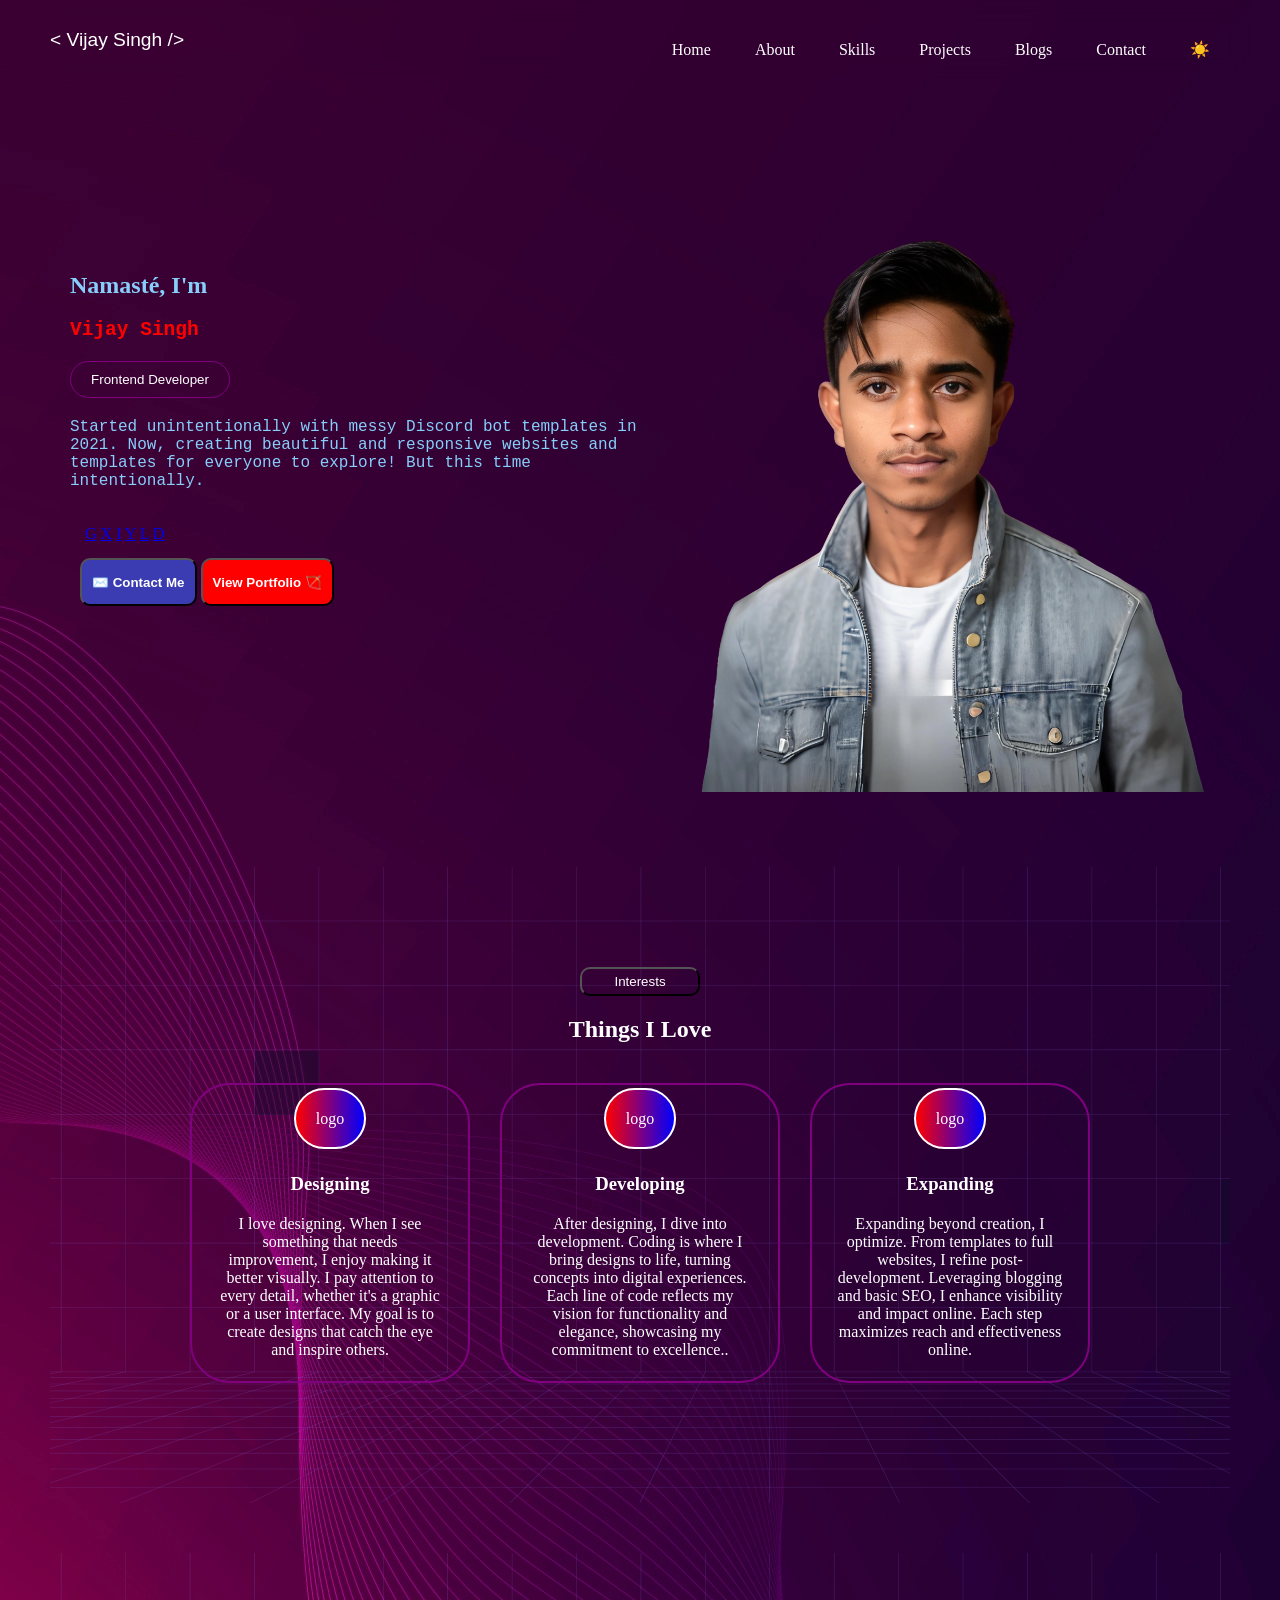
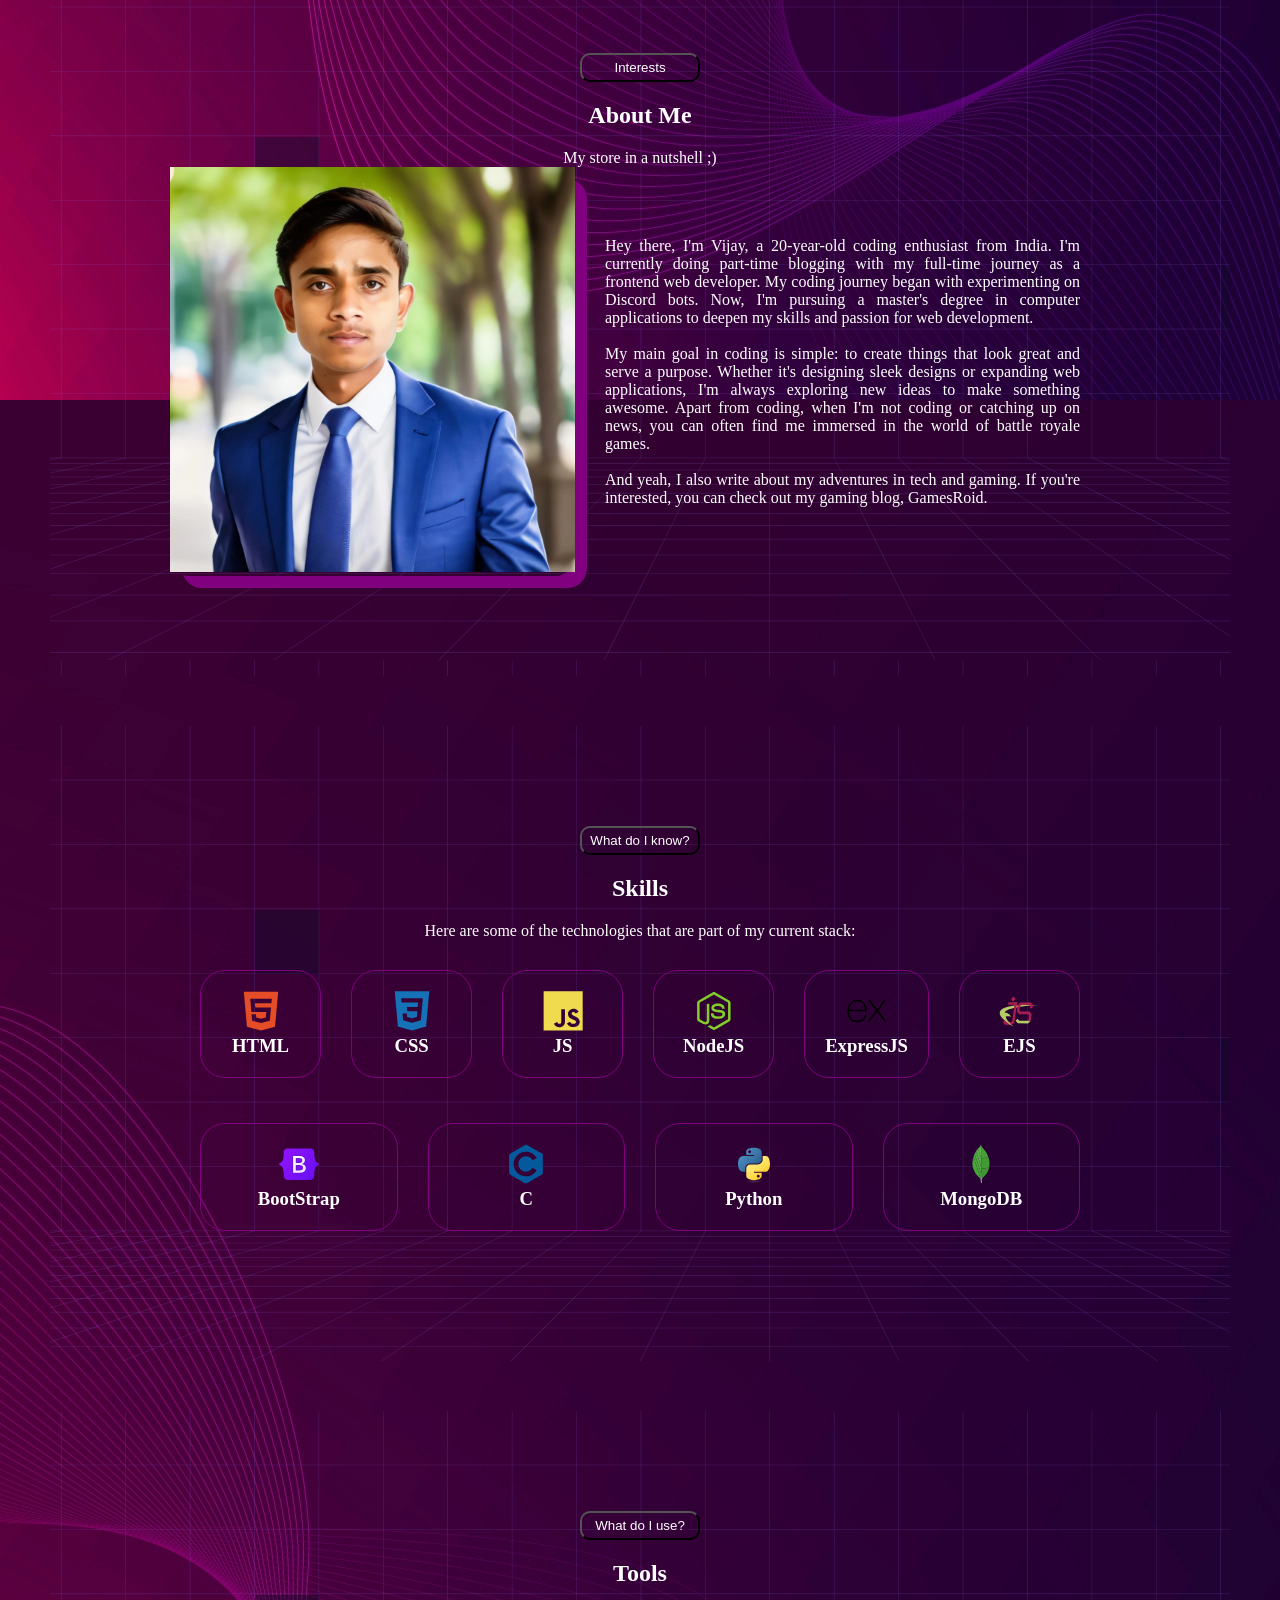
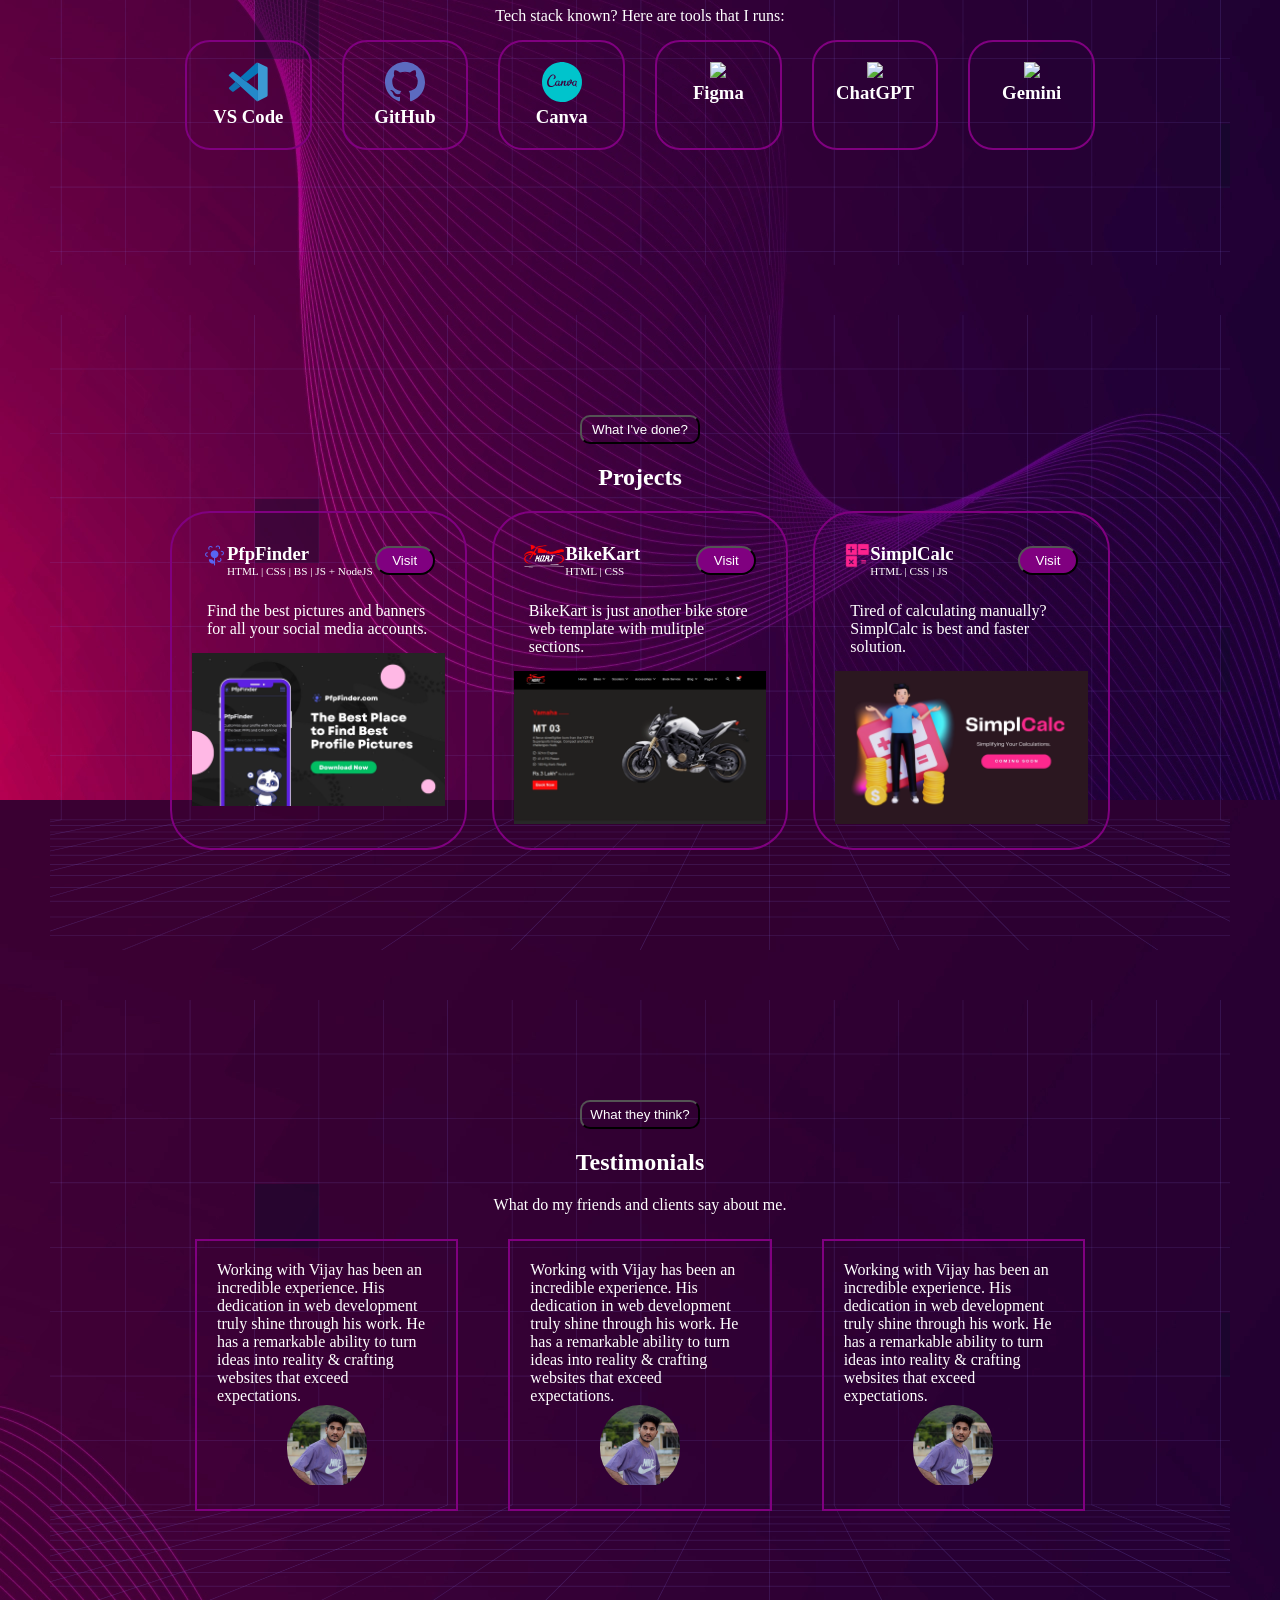
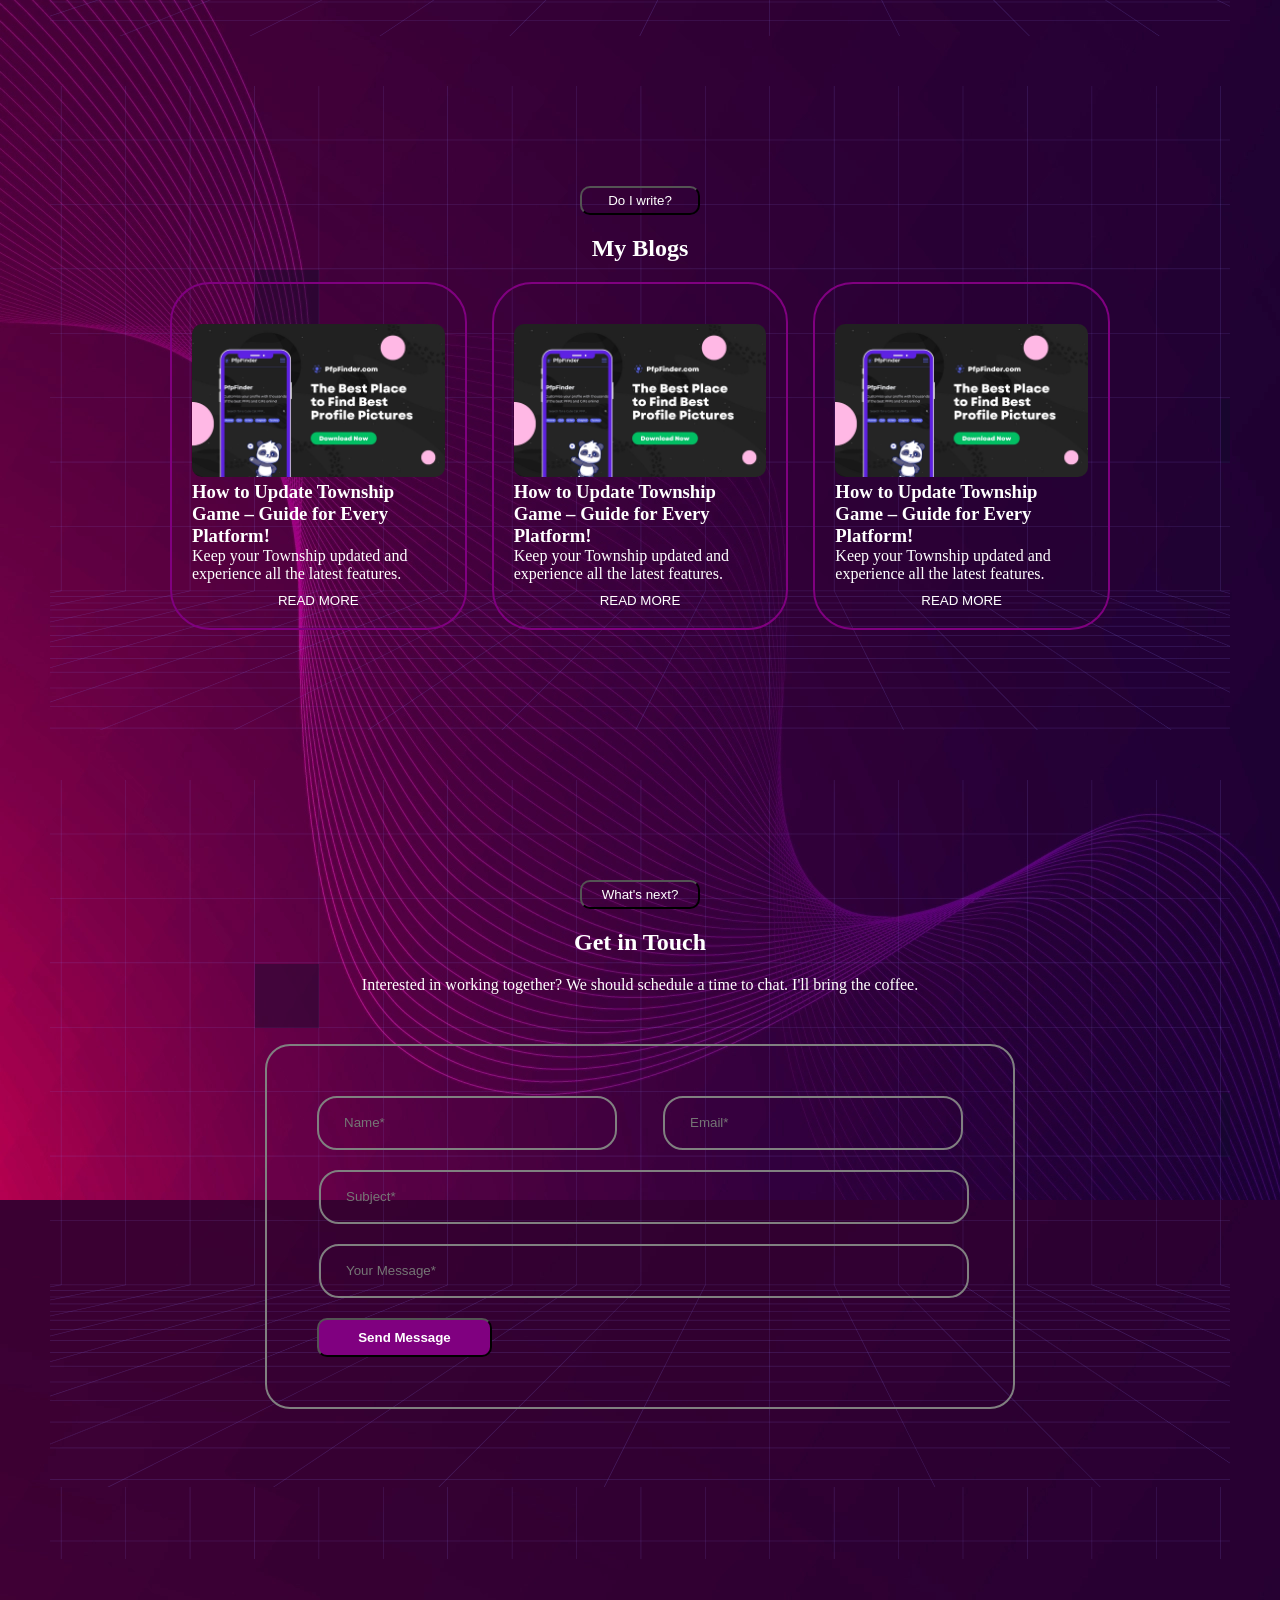
==== index.html @ 5a283073 "done" ====
<!DOCTYPE html>
<html lang="en">

<head>
  <meta charset="UTF-8">
  <meta name="viewport" content="width=device-width, initial-scale=1.0">
  <title>Vijay Singh - Frontend Web Developer</title>
  <link rel="stylesheet" href="index.css">
</head>

<body>
  <header class="container">
    <div class="header">
      <div>
        <a href="/" class="navbar-brand-logo">
          <span>
            < </span>
              <span class="logo-name">Vijay Singh</span>
              <span>/></span>
        </a>
      </div>
      <nav>
        <a href="/">Home</a>
        <a href="#aboutMe">About</a>
        <a href="#skills">Skills</a>
        <a href="#projects">Projects</a>
        <a href="#blogs">Blogs</a>
        <a href="#contact">Contact</a>
        <a href="/">☀️</a>
      </nav>
    </div>
  </header>

  <section style="background-image: url(" ./images/images/tools/dark-bg.webp")">
    <div class="container">
      <div class="hero">
        <div id="hero_text">
          <span>
            <h2>Namasté, I'm </h2>
          </span>
          <span>
            <h1 style="color:red;font-family:monospace; padding-top:20px;padding-bottom:20px"> Vijay Singh </h1>
          </span>
          <button id="fed">Frontend Developer</button>
          <br>

          <p style="font-family:monospace;font-size:1rem;padding-top:20px;padding-bottom:20px">Started
            <a>unintentionally</a> with messy Discord bot
            templates
            in 2021. Now, creating beautiful and responsive websites and templates for everyone to explore! But this
            time
            <a>intentionally</a>.
          </p>
          <div id="social_icons">
            <a href="github.com">G</a>
            <a href="github.com">X</a>
            <a href="github.com">I</a>
            <a href="github.com">Y</a>
            <a href="github.com">L</a>
            <a href="github.com">D</a>
          </div>
          <span id="buttons">
            <button style="background-color:rgb(59, 59, 178)">✉️ Contact Me</button>
            <button style="background-color:red">View Portfolio 🏹</button>
          </span>

        </div>
        <div id="hero_image"><img src="./images/images/portrait.webp" alt="portrait"></div>
      </div>
    </div>
  </section>
  <br>
  <section id="interests">
    <div class="container">
      <center>
        <button
          style="border-radius:10px;padding:5px;background:transparent;color:white;width:120px;cursor:pointer;">Interests</button>
        <h1 style="padding:20px">Things I Love</h1>
        <div id="interest">
          <div class="card" style="width:1050px">
            <span
              style="border:2px solid white; border-radius: 500px;padding:20px;margin-bottom:20px;background-image:linear-gradient(to right, red, blue);">logo</span>
            <h3 style="padding:20px;margin-top:25px">Designing</h3>
            <p>I love designing. When I see something that needs improvement, I enjoy making it better visually. I pay
              attention to every detail, whether it's a graphic or a user interface. My goal is to create designs that
              catch the eye and inspire others.</p>
          </div>

          <div class="card" style="width:1050px">
            <span
              style="border:2px solid white; border-radius: 500px;padding:20px;margin-bottom:20px;background-image:linear-gradient(to right, red, blue);">logo</span>
            <h3 style="padding:20px;margin-top:25px">Developing</h3>
            <p>After designing, I dive into development. Coding is where I bring designs to life, turning concepts into
              digital experiences. Each line of code reflects my vision for functionality and elegance, showcasing my
              commitment to excellence..</p>
          </div>

          <div class="card" style="width:1050px">
            <span
              style="border:2px solid white; border-radius: 500px;padding:20px;margin-bottom:20px;background-image:linear-gradient(to right, red, blue);">logo</span>
            <h3 style="padding:20px;margin-top:25px">Expanding</h3>
            <p>Expanding beyond creation, I optimize. From templates to full websites, I refine post-development.
              Leveraging blogging and basic SEO, I enhance visibility and impact online. Each step maximizes reach and
              effectiveness online.</p>
          </div>

      </center>
    </div>
    </div>
  </section>

  <section id="aboutMe">
    <div class="container">
      <center>
        <button
          style="border-radius:10px;padding:5px;background:transparent;color:white;width:120px;cursor:pointer;">Interests</button>
        <h1 style="padding:20px">About Me</h1>
        <p>My store in a nutshell ;)</p>
        <div id="about">
          <div class="about-img">
            <img src=" ./images/images/portrait-2.webp"
              style="height:45vh; box-shadow:purple;margin-top:0;overflow:hidden">
          </div>
          <div style=" display:flex;flex-direction:column;justify-content:center;align-items:center">
            <p style="text-align:justify;margin: left 40px;padding:30px">
              Hey there, I'm Vijay, a 20-year-old coding enthusiast from India. I'm currently doing part-time blogging
              with my full-time journey as a frontend web developer. My coding journey began with experimenting on
              Discord bots. Now, I'm pursuing a master's degree in computer applications to deepen my skills and passion
              for web
              development.<br><br>
              My main goal in coding is simple: to create things that look great and serve a purpose. Whether it's
              designing sleek designs or expanding web applications, I'm always exploring new ideas to make something
              awesome. Apart from coding, when I'm not coding or catching up on news, you can often find me immersed in
              the world of battle royale games.
              <br><br>
              And yeah, I also write about my adventures in tech and gaming. If you're interested, you can check out my
              gaming blog, GamesRoid.
            </p>
          </div>
        </div>
      </center>
  </section>

  <section id="skills">
    <div class="container">
      <center>
        <button
          style="border-radius:10px;padding:5px;background:transparent;color:white;width:120px;cursor:pointer;">What do
          I know?</button>
        <h1 style="padding:20px">Skills</h1>
        <p>Here are some of the technologies that are part of my current stack:</p>
        <div class="skill-cards">
          <div class="skill-card">
            <img src="./images/images/skills/HTML.svg">
            <h3>HTML</h3>
          </div>
          <div class="skill-card">
            <img src="./images/images/skills/CSS.svg">
            <h3>CSS</h3>
          </div>
          <div class="skill-card">
            <img src="./images/images/skills/JS.svg">
            <h3>JS</h3>
          </div>
          <div class="skill-card">
            <img src="./images/images/skills/NodeJS.svg">
            <h3>NodeJS</h3>
          </div>
          <div class="skill-card">
            <img src="./images/images/skills/ExpressJS.svg">
            <h3>ExpressJS</h3>
          </div>
          <div class="skill-card">
            <img src="./images/images/skills/EJS.svg">
            <h3>EJS</h3>
          </div>
        </div>
        <div class="skill-cards2">
          <div class="skill-card">
            <img src="./images/images/skills/Bootstrap.svg">
            <h3>BootStrap</h3>
          </div>
          <div class="skill-card">
            <img src="./images/images/skills/C.svg">
            <h3>C</h3>
          </div>
          <div class="skill-card">
            <img src="./images/images/skills/Python.svg">
            <h3>Python</h3>
          </div>
          <div class="skill-card">
            <img src="./images/images/skills/MongoDB.svg">
            <h3>MongoDB</h3>
          </div>
        </div>
    </div>
    </center>
  </section>

  <section id="tools">
    <div class="container">
      <center>
        <button
          style="border-radius:10px;padding:5px;background:transparent;color:white;width:120px;cursor:pointer;">What do
          I use?</button>
        <h1 style="padding:20px">Tools</h1>
        <p>Tech stack known? Here are tools that I runs:</p>
        <div id="tools-cards">
          <div class="tool-card">


            <img src="./images/images/tools/vscode.svg">
            <h3>VS Code</h3>

          </div>
          <div class="tool-card">
            <img src="./images/images/tools/github.svg">
            <h3>GitHub</h3>
          </div>
          <div class="tool-card">
            <img src="./images/images/tools/canva.svg">
            <h3>Canva</h3>
          </div>
          <div class="tool-card">
            <img src="./images/images/tools/figma.svg">
            <h3>Figma</h3>
          </div>
          <div class="tool-card">
            <img src="./images/images/tools/chatgpt.svg">
            <h3>ChatGPT</h3>
          </div>
          <div class="tool-card">
            <img src="./images/images/tools/gemini.svg">
            <h3>Gemini</h3>
          </div>
        </div>
      </center>
    </div>
  </section>




  <section id="projects">
    <div class="container">
      <center>
        <button
          style="border-radius:10px;padding:5px;background:transparent;color:white;width:120px;cursor:pointer;">What
          I've done?</button>
        <h1 style="padding:20px">Projects</h1>
        <div id="project-grid">
          <div class="project-card">
            <div class="project-text">
              <div style="display:flex;">
                <img src="./images/images/projects/pfpfinder-icon.png">
                <div style="display:flex; flex-direction:column;align-items:start">
                  <h3>PfpFinder</h3>
                  <span>
                    <p style="font-size:0.7rem">HTML | CSS | BS | JS + NodeJS</p>
                  </span>
                </div>
              </div>
              <button class="visitbtn">Visit</button>
            </div>
            <p style="text-align:left;margin:15px">Find the best pictures and banners for all your social media
              accounts.
            </p>
            <div class="project-img">
              <img src="./images/images/projects/pfpfinder-banner.webp">
            </div>
          </div>
          <div class="project-card">
            <div class="project-text">
              <div style="display:flex;">
                <img src="./images/images/projects/bikekart-icon.png">
                <div style="display:flex; flex-direction:column;align-items:start">
                  <h3>
                    BikeKart</h3>
                  <span>
                    <p style="font-size:0.7rem">HTML | CSS</p>
                  </span>
                </div>
              </div>
              <button class="visitbtn">Visit</button>
            </div>
            <p style="text-align:left; margin:15px">BikeKart is just another bike store web template with mulitple
              sections.
            </p>
            <div class="project-img">
              <img src="./images/images/projects/bikekart-banner.webp">
            </div>
          </div>
          <div class="project-card">
            <div class="project-text">
              <div style="display:flex;">
                <div>
                  <img src="./images/images/projects/simplcalc-icon.png">
                </div>
                <div style="display:flex; flex-direction:column;align-items:start">
                  <h3>SimplCalc</h3>
                  <span>
                    <p style="font-size:0.7rem">HTML | CSS | JS</p>
                  </span>
                </div>
              </div>
              <button class="visitbtn">Visit</button>
            </div>
            <p style="text-align:left;margin:15px">Tired of calculating manually? SimplCalc is best and faster solution.
            </p>
            <div class="project-img">
              <img src="./images/images/projects/simplcalc-banner.webp">
            </div>
          </div>



      </center>
  </section>


  <section id="testimonials">
    <div class="container">
      <center>
        <button
          style="border-radius:10px;padding:5px;background:transparent;color:white;width:120px;cursor:pointer;">What
          they think?</button>
        <h1 style="padding:20px">Testimonials</h1>
        <p>What do my friends and clients say about me.</p>

        <div id="testimonials-cards">
          <div class="testimonial-card">
            <div class="testimonial-text">
              <p style="text-align:left">
                Working with Vijay has been an incredible experience. His dedication in web development truly shine
                through his work. He has a remarkable ability to turn ideas into reality &amp; crafting websites that
                exceed expectations.
              </p>
            </div>
            <div class="testimonial-img">
              <img src="./images/images/testimonials/Nadeem.webp">
            </div>

          </div>
          <div class="testimonial-card">
            <div class="testimonial-text">
              <p style="text-align:left">
                Working with Vijay has been an incredible experience. His dedication in web development truly shine
                through his work. He has a remarkable ability to turn ideas into reality &amp; crafting websites that
                exceed expectations.
              </p>
            </div>
            <div class="testimonial-img">
              <img src="./images/images/testimonials/Nadeem.webp">
            </div>

          </div>
          <div class="testimonial-card">
            <div class="testimonial-text">
              <p style="text-align:left">
                Working with Vijay has been an incredible experience. His dedication in web development truly shine
                through his work. He has a remarkable ability to turn ideas into reality &amp; crafting websites that
                exceed expectations.
              </p>
            </div>
            <div class="testimonial-img">
              <img src="./images/images/testimonials/Nadeem.webp">
            </div>

          </div>
        </div>
      </center>
    </div>
  </section>




  <section id="blogs">
    <div class="container">
      <center>
        <button style="border-radius:10px;padding:5px;background:transparent;color:white;width:120px;cursor:pointer;">Do
          I write?</button>
        <h1 style="padding:20px">My Blogs</h1>
        <div id="project-grid">
          <div class="project-card">
            <div class="project-text">
              <div style="display:flex;">

                <div style="display:flex; flex-direction:column;align-items:start">


                </div>
              </div>

            </div>

            <div class="project-img" style="margin-top:0">
              <img src="./images/images/projects/pfpfinder-banner.webp" style="border-radius:10px;margin-top:0">
            </div>
            <div class="blogs-text">
              <h3>How to Update Township Game – Guide for Every Platform!</h3>
              <p>Keep your Township updated and experience all the latest features.</p>
              <div style="display:flex;margin-top:10px;align-items:start">
                <button style="background-color:transparent; color:white;border:none;">READ MORE</button>
              </div>
            </div>
          </div>
          <div class="project-card">
            <div class="project-text">
              <div style="display:flex;">

                <div style="display:flex; flex-direction:column;align-items:start">


                </div>
              </div>

            </div>

            <div class="project-img" style="margin-top:0">
              <img src="./images/images/projects/pfpfinder-banner.webp" style="border-radius:10px;margin-top:0">
            </div>
            <div class="blogs-text">
              <h3>How to Update Township Game – Guide for Every Platform!</h3>
              <p>Keep your Township updated and experience all the latest features.</p>
              <div style="display:flex;margin-top:10px;align-items:start"">
                <button style=" background-color:transparent;color:white;border:none;">READ MORE</button>
              </div>
            </div>
          </div>
          <div class="project-card">
            <div class="project-text">
              <div style="display:flex;">

                <div style="display:flex; flex-direction:column;align-items:start">


                </div>
              </div>

            </div>

            <div class="project-img" style="margin-top:0">
              <img src="./images/images/projects/pfpfinder-banner.webp" style="border-radius:10px;margin-top:0">
            </div>
            <div class="blogs-text">
              <h3>How to Update Township Game – Guide for Every Platform!</h3>
              <p>Keep your Township updated and experience all the latest features.</p>
              <div style="display:flex;margin-top:10px;align-items:start"">
                <button style=" background-color:transparent;color:white;border:none;">READ MORE</button>
              </div>
            </div>
          </div>



      </center>
  </section>

  <section id="contact">
    <div class="container">
      <center>
        <button
          style="border-radius:10px;padding:5px;background:transparent;color:white;width:120px;cursor:pointer;">What's
          next?</button>
        <h1 style="padding:20px">Get in Touch</h1>
        <p>Interested in working together? We should schedule a time to chat. I'll bring the coffee.</p>
        <div id="contactformouter">
          <form id="contactform">
            <div style="display:flex;justify-content:space-between">
              <input type="text" placeholder="Name*"
                style="padding:25px;height:20px;width:300px;background-color:transparent;border:2px solid grey;border-radius:20px">
              <input type="email" placeholder="Email*"
                style="padding:25px;height:20px;width:300px;background-color:transparent;border:2px solid grey;border-radius:20px">
            </div>
            <div style="display:flex;justify-content:space-between;flex-direction:column">
              <input type="text" placeholder="Subject*"
                style="padding:25px;height:20px;width:650px;background-color:transparent;border:2px solid grey;border-radius:20px;margin-left:2px;margin-top:20px;">
              <input type="text" placeholder="Your Message*"
                style="padding:25px;height:20px;width:650px;background-color:transparent;border:2px solid grey;border-radius:20px;margin-left:2px;margin-top:20px;">
            </div>

          </form>
          <div style="display:flex;justify-content:start"> <button type="submit"
              style="margin-top:20px;padding:10px;width:175px;text-align:center;background-color:purple;border-radius:10px;cursor:pointer;color:white;font-weight:bold">
              Send
              Message</button>
          </div>

        </div>
    </div>



    </center>
  </section>






</body>

</html>
---- index.css ----
*{
  margin: 0;
  padding: 0;
  box-sizing: border-box;
}

body{
  background-color: #212121;
  color:white;
  background-image: url("./images/images/tools/dark-bg.webp")
}

.container{
  width: 100%;
  max-width: 1220px;
  margin: 0px auto;
  padding: 0 20px !important;

}
/* header{
  position:fixed;
} */
 header{
  position: sticky;
  top:0px;
   backdrop-filter: blur(10px);
 }
.header{
  width: 100%;
  display:flex;
  flex-direction:row;
  justify-content: space-between;
  align-items: center;
  /* background: red; */
  
  /* height:100vh; */
  /* padding:20px */
  /* position:fixed; */
 
  /* filter: blur(10px); */

 
  /* height:50px;
  top:0px; */
  padding:20px 0px
  
}
.blurNavBar{
  position:fixed;
  
}

.navbar-brand-logo{
  
  font-family: 'Agustina', 'Rubik', sans-serif;
  font-size:1.2rem;
  text-decoration: none;
  color:white;
  padding-left:0px;


}
nav{
  padding-top:20px;
}
nav a{
  padding:20px;
  color:white;
  text-decoration: none;
  position: relative;

}
nav a:hover::after{
 content:"";
 position:absolute;
 width: 100%;
 height:4px;
 background-image:linear-gradient(to right,red, green);
 bottom:0px;
 left:0px;


}
.hero{
  height:80vh;
  display:flex;
  flex-direction: row;
  justify-content: center;
  justify-content:space-between;
  align-items: center;

  
}
#hero_text{
  color:lightskyblue;
  padding:20px
}
#social_icons{
  color:white;
  text-decoration:none;
  padding:15px;
}
#hero_image img{
  width:auto;
  height:560px;
  margin-top:150px;
  position:relative;
}

#fed{
  border-radius:50px;
  width:10rem;
  background-color:transparent;
  color:white;
  border:1px solid purple;
  padding:10px

}
.text:hover:active::after{
 content:"";
 position:absolute;
 width: 100%;
 height:4px;
 background-image:linear-gradient(to right,red, green);
 bottom:0px;
 left:0px;


}
#buttons{
  padding:10px;
  color:white;
  gap:15px;
}
#buttons button{
  padding:10px;
  border-radius:10px;
  font-weight: bold;
  color:white;
  height:3rem;
}

.about-img{
  position:relative;
  margin-top:0;
  box-shadow: 12px 12px 0px purple;
  border-radius:20px;
  
}


#interests, #aboutMe, #tools, #projects, #skills, #tools, #contact, #blogs, #testimonials{
  background-image:url("./images/images/grid.png");
  padding:100px;
  margin:50px;
}

#interest{
  display:flex;
  padding:5px;


}
.card{
  border:2px solid purple;
  padding:25px;
  margin: 15px;
  border-radius:40px;
  height:300px;
  width:850px; 
}


#about{
  display:flex;
  flex-direction: row;
  align-items:center;
  justify-content: space-between;
}

.skill-cards{
  display:grid;
  grid-template-columns: repeat(6,1fr);
  align-items:center;
  margin:15px;
  justify-content:center

}
.skill-cards2{
  display:grid;
  grid-template-columns: repeat(4,1fr);
  align-items:center;
  margin:15px;
  justify-content:center
}
.skill-card{
  border:1px solid purple;
padding:20px;
border-radius:25px;
margin:15px;

}
.skill-card img{
  height:40px
}


#tools-cards{
  display:flex;
  justify-content:space-between;


}
.tool-card{

  padding:20px;
  border-radius:25px;
  margin:15px;
  border:2px solid purple;
  width:200px;
}




.tool-card img{
  height:40px;
  margin-top:0
}

#project-grid{
  display:grid;
  grid-template-columns: repeat(3,1fr);
  gap:25px
}
.project-card{
  border:2px solid purple;
  overflow:hidden;
  border-radius:40px;
  padding:20px;
}
.project-text{
  display:flex;
  justify-content: space-between;
  align-items:center;
  padding:10px
}
.project-img img{
  width: 100%;
  height: auto;
  
}
.project-text img{
  height:25px;
  margin-top: 0;
}
.visitbtn{
  padding:5px;
  border-radius:20px;
  background-color:purple;
  color:white;
  width:60px;

}


#testimonials-cards{
  display:flex;


}
.testimonial-card{
  display: flex;
  flex-direction: column;
  align-items: center;
  border:2px solid purple;
  padding:20px;
  margin:25px
}
.testimonial-img img{
  height:80px;
}
.testimonial-img{
  border-radius:80px;
  overflow:hidden
}


.blogs-text{
  display:flex;
  flex-direction: column;
  align-items: center;
  justify-content:start;
  text-align:left;
  
}
.blogs-text p h3 {
  padding:10px;
}
#contactformouter{
  margin:50px;
  padding:50px;
  border: 2px solid gray;
  border-radius:25px;
  width:750px
}
#contactform form>input{
    height:20px;


}
#contactform form{
  padding:50px;
  width:70px
}
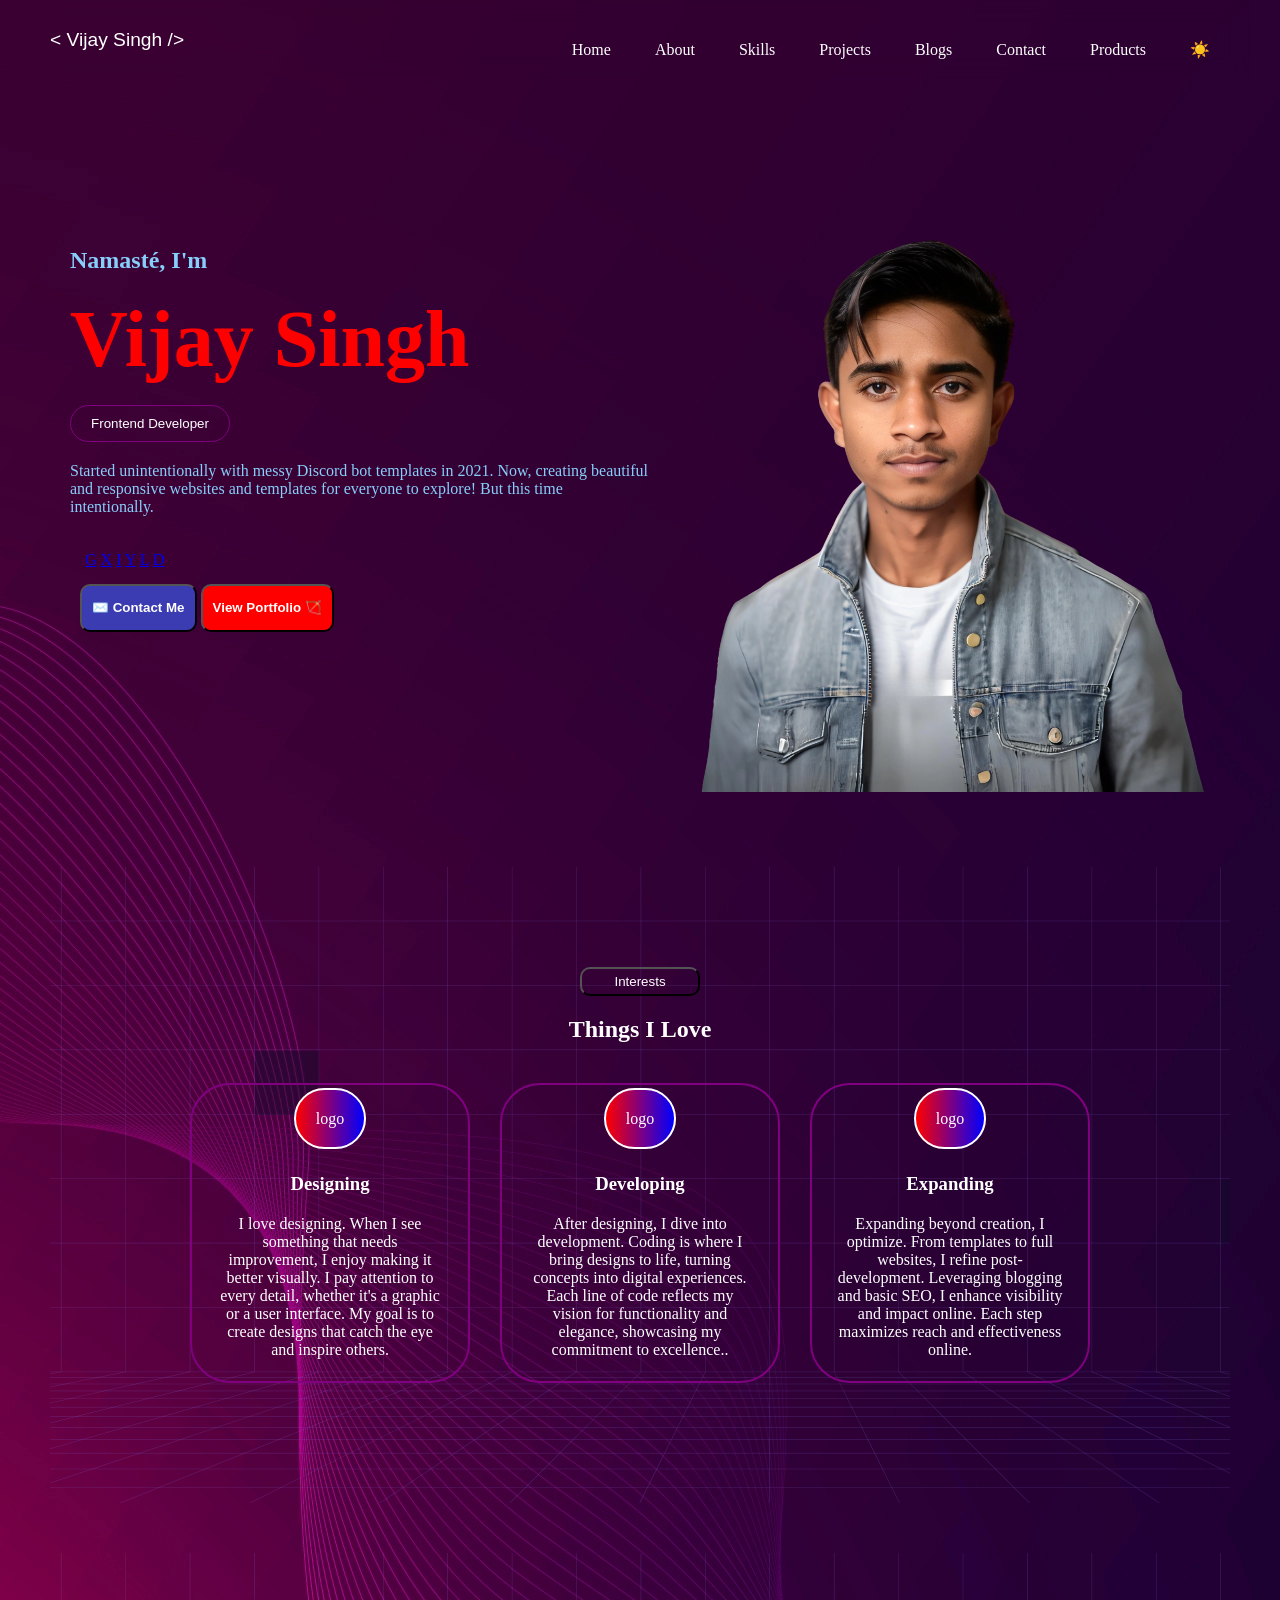
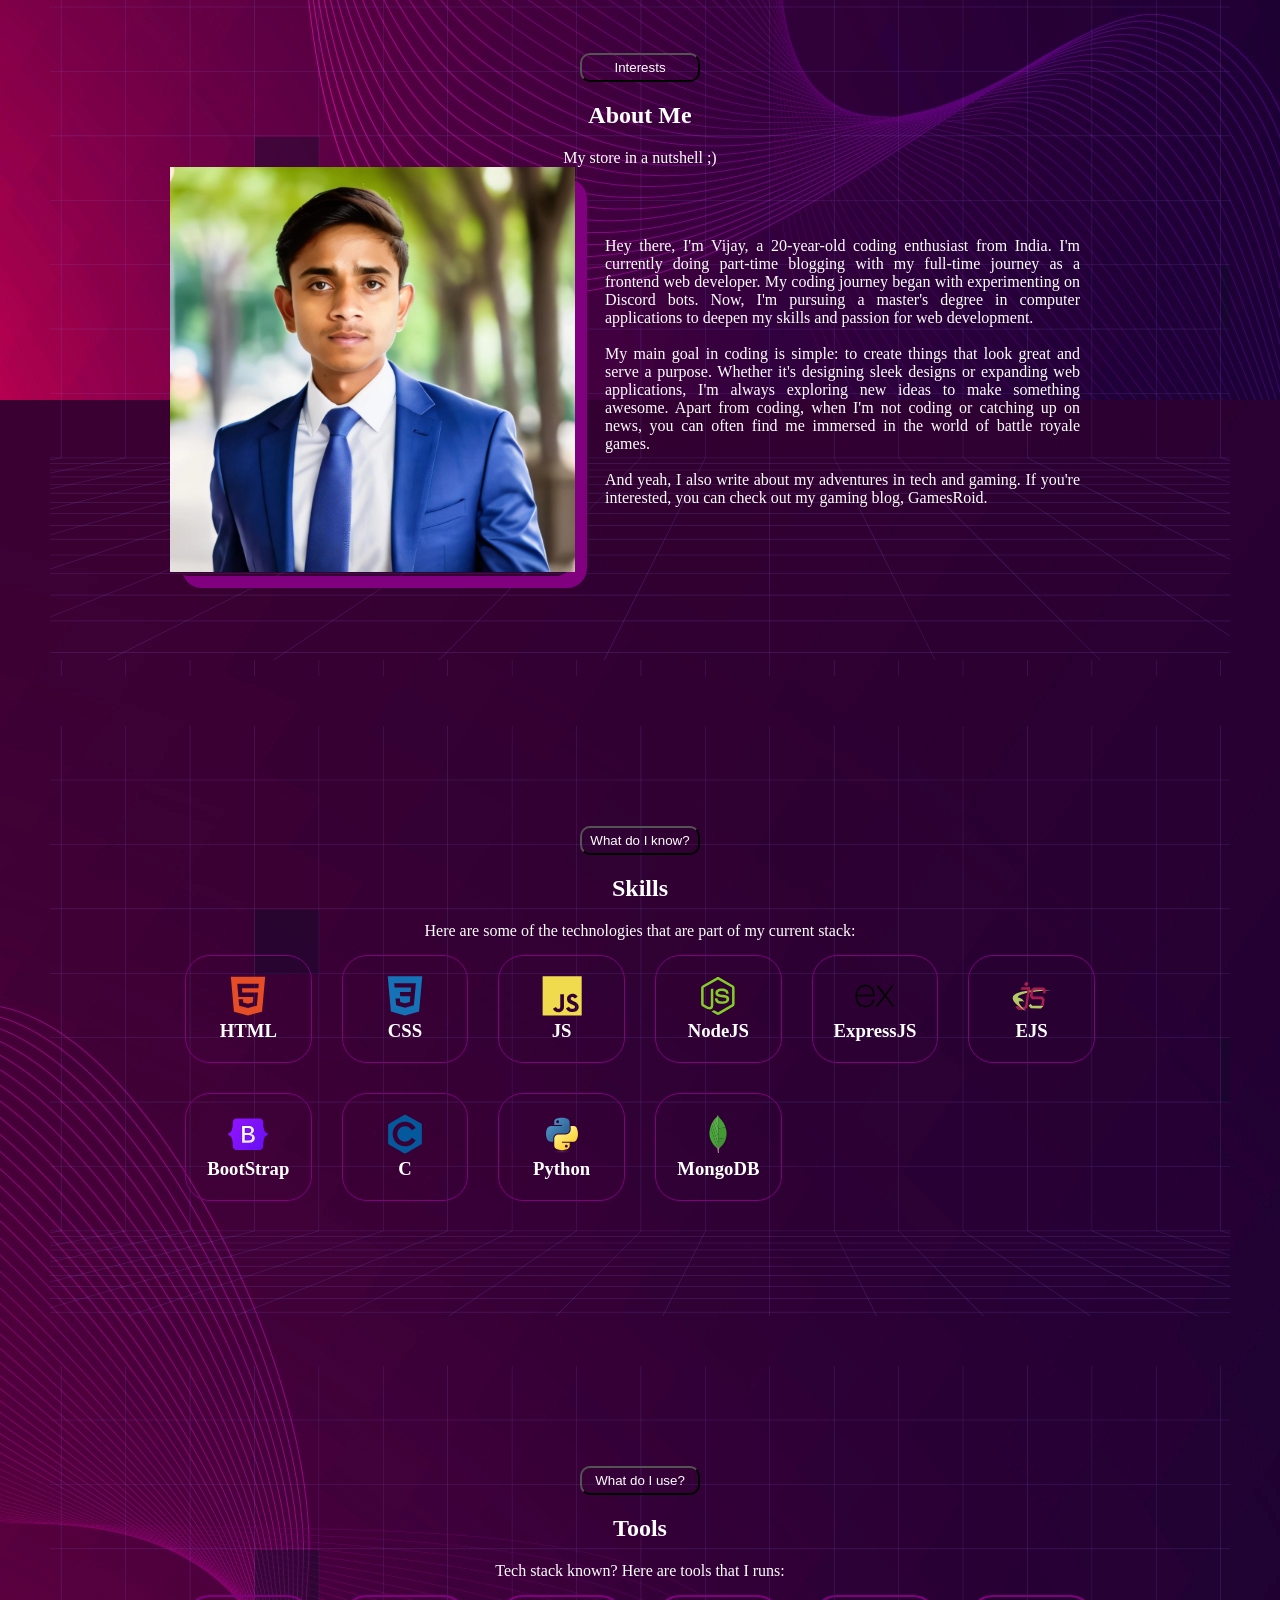
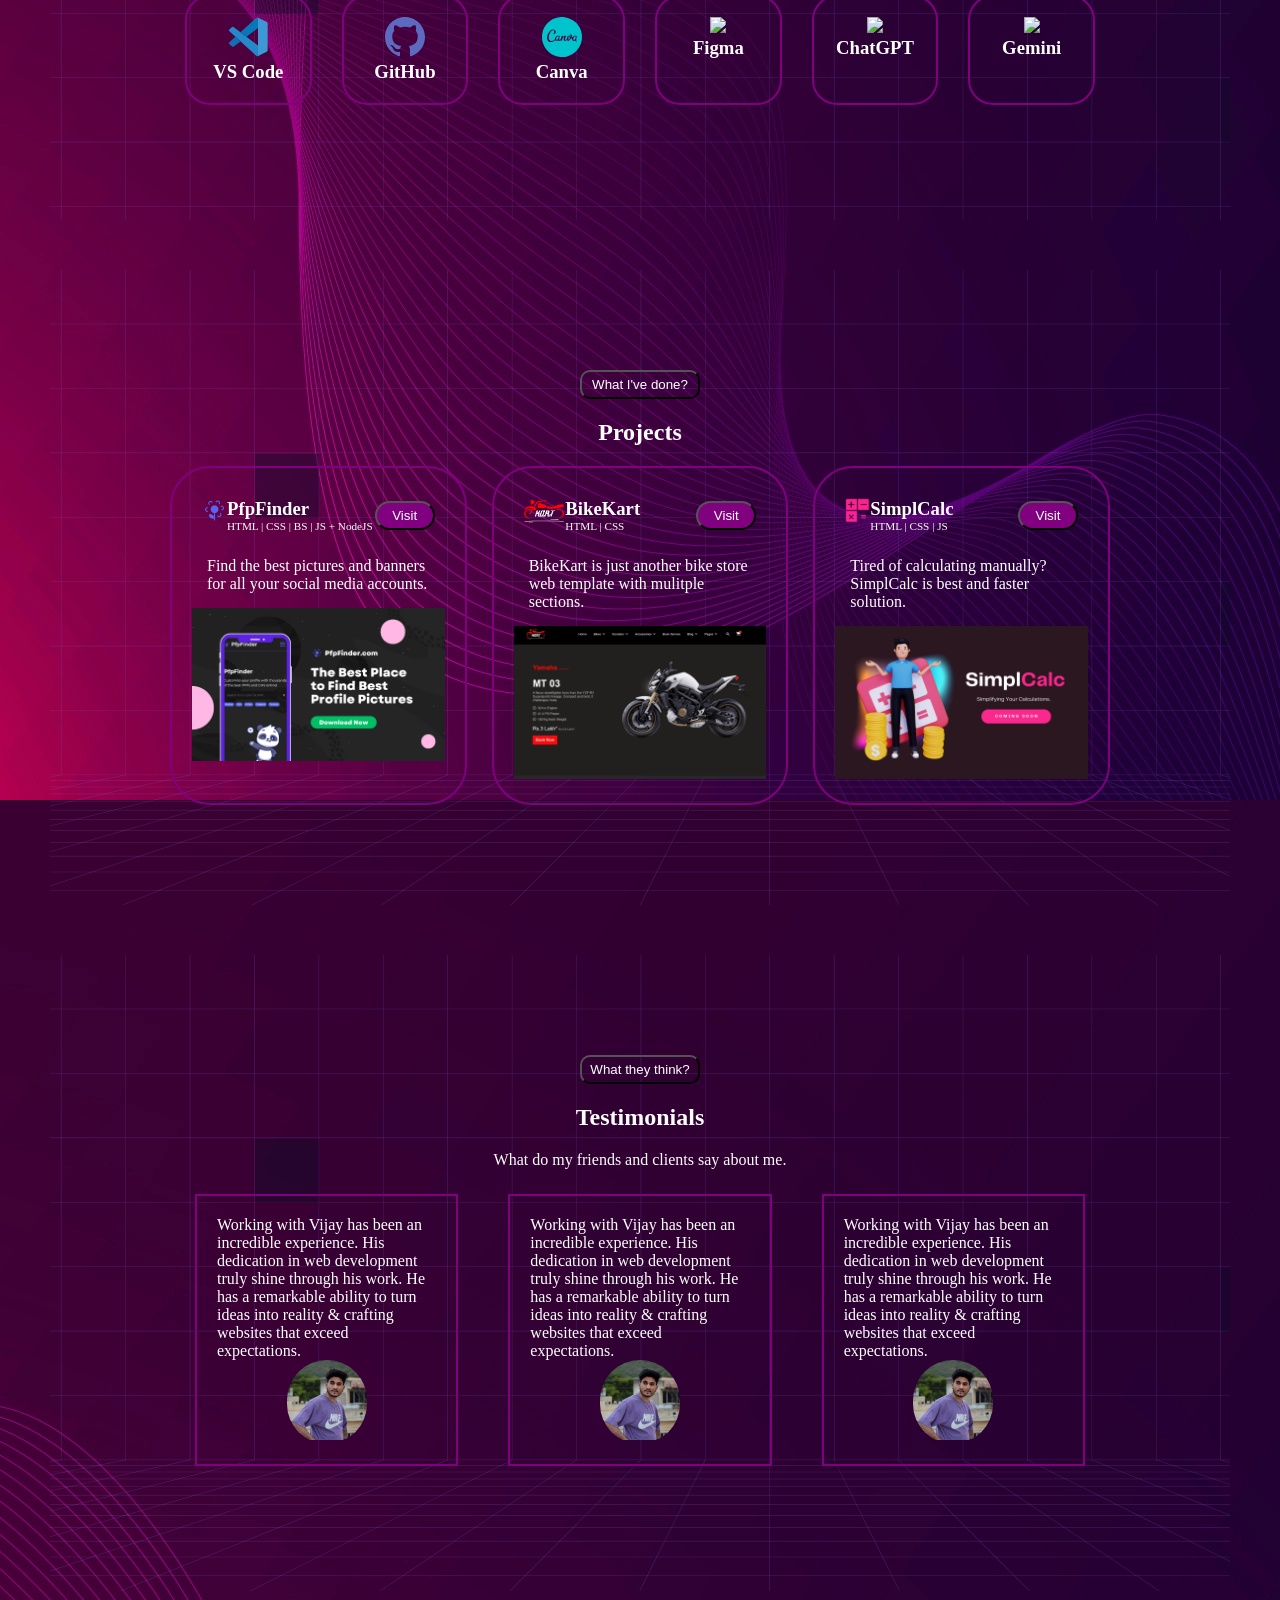
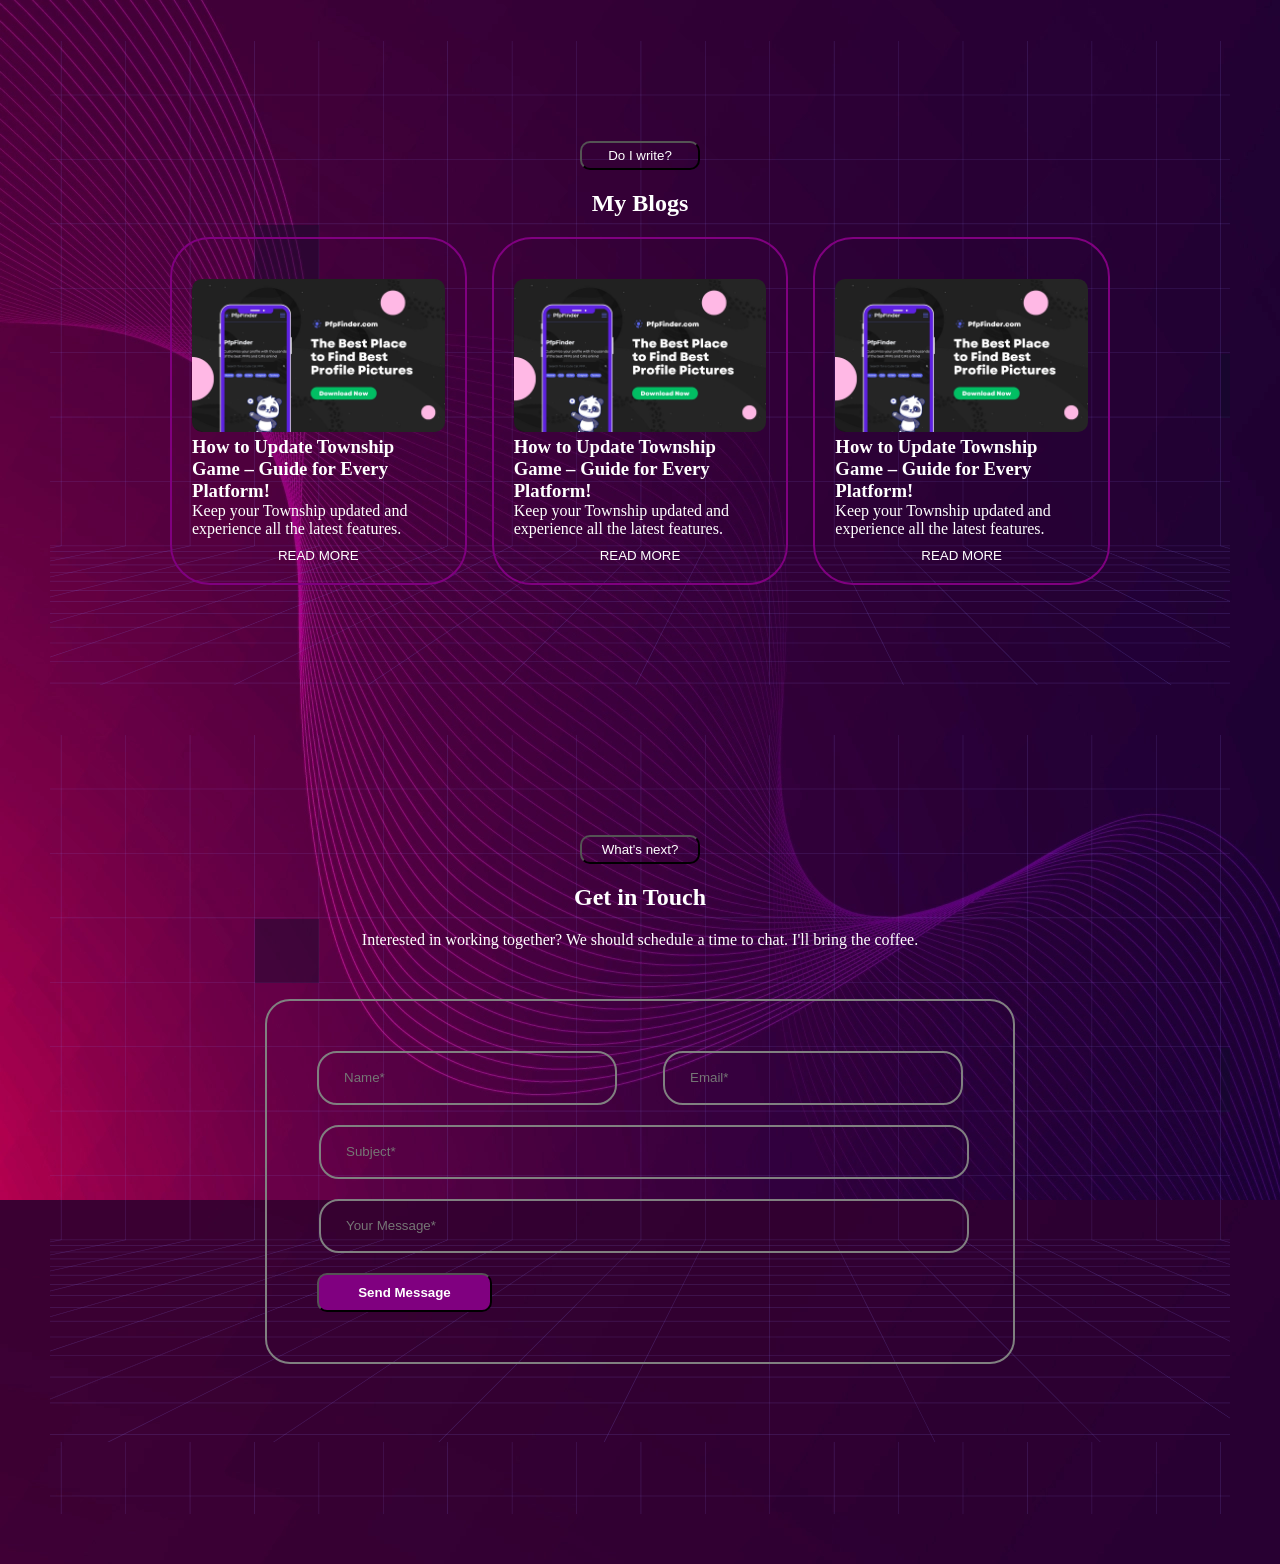
==== commit 7fd7c70e: "products added" ====
--- a/index.html
+++ b/index.html
@@ -26,6 +26,7 @@
         <a href="#projects">Projects</a>
         <a href="#blogs">Blogs</a>
         <a href="#contact">Contact</a>
+        <a href="./products_cart/products.html">Products</a>
         <a href="/">☀️</a>
       </nav>
     </div>
@@ -39,12 +40,12 @@
             <h2>Namasté, I'm </h2>
           </span>
           <span>
-            <h1 style="color:red;font-family:monospace; padding-top:20px;padding-bottom:20px"> Vijay Singh </h1>
+            <h1 style="color:red;font-size:5rem;padding-top:20px;padding-bottom:20px"> Vijay Singh </h1>
           </span>
           <button id="fed">Frontend Developer</button>
           <br>
 
-          <p style="font-family:monospace;font-size:1rem;padding-top:20px;padding-bottom:20px">Started
+          <p style="font-size:1rem;padding-top:20px;padding-bottom:20px">Started
             <a>unintentionally</a> with messy Discord bot
             templates
             in 2021. Now, creating beautiful and responsive websites and templates for everyone to explore! But this
@@ -174,8 +175,6 @@
             <img src="./images/images/skills/EJS.svg">
             <h3>EJS</h3>
           </div>
-        </div>
-        <div class="skill-cards2">
           <div class="skill-card">
             <img src="./images/images/skills/Bootstrap.svg">
             <h3>BootStrap</h3>
--- a/index.css
+++ b/index.css
@@ -183,26 +183,34 @@
   grid-template-columns: repeat(6,1fr);
   align-items:center;
   margin:15px;
-  justify-content:center
-
-}
-.skill-cards2{
-  display:grid;
-  grid-template-columns: repeat(4,1fr);
-  align-items:center;
-  margin:15px;
-  justify-content:center
+  justify-content:center;
+  gap:30px;
+
+}
+.skill-card.nthchild(7){
+  grid-column:3;
+}
+.skill-card.nthchild(8){
+  grid-column:4;
+}
+.skill-card.nthchild(9){
+  grid-column:5;
+}
+.skill-card.nthchild(10){
+  grid-column:6s;
 }
 .skill-card{
   border:1px solid purple;
 padding:20px;
 border-radius:25px;
-margin:15px;
-
-}
+margin:15px6
+
+}
+
 .skill-card img{
   height:40px
 }
+
 
 
 #tools-cards{
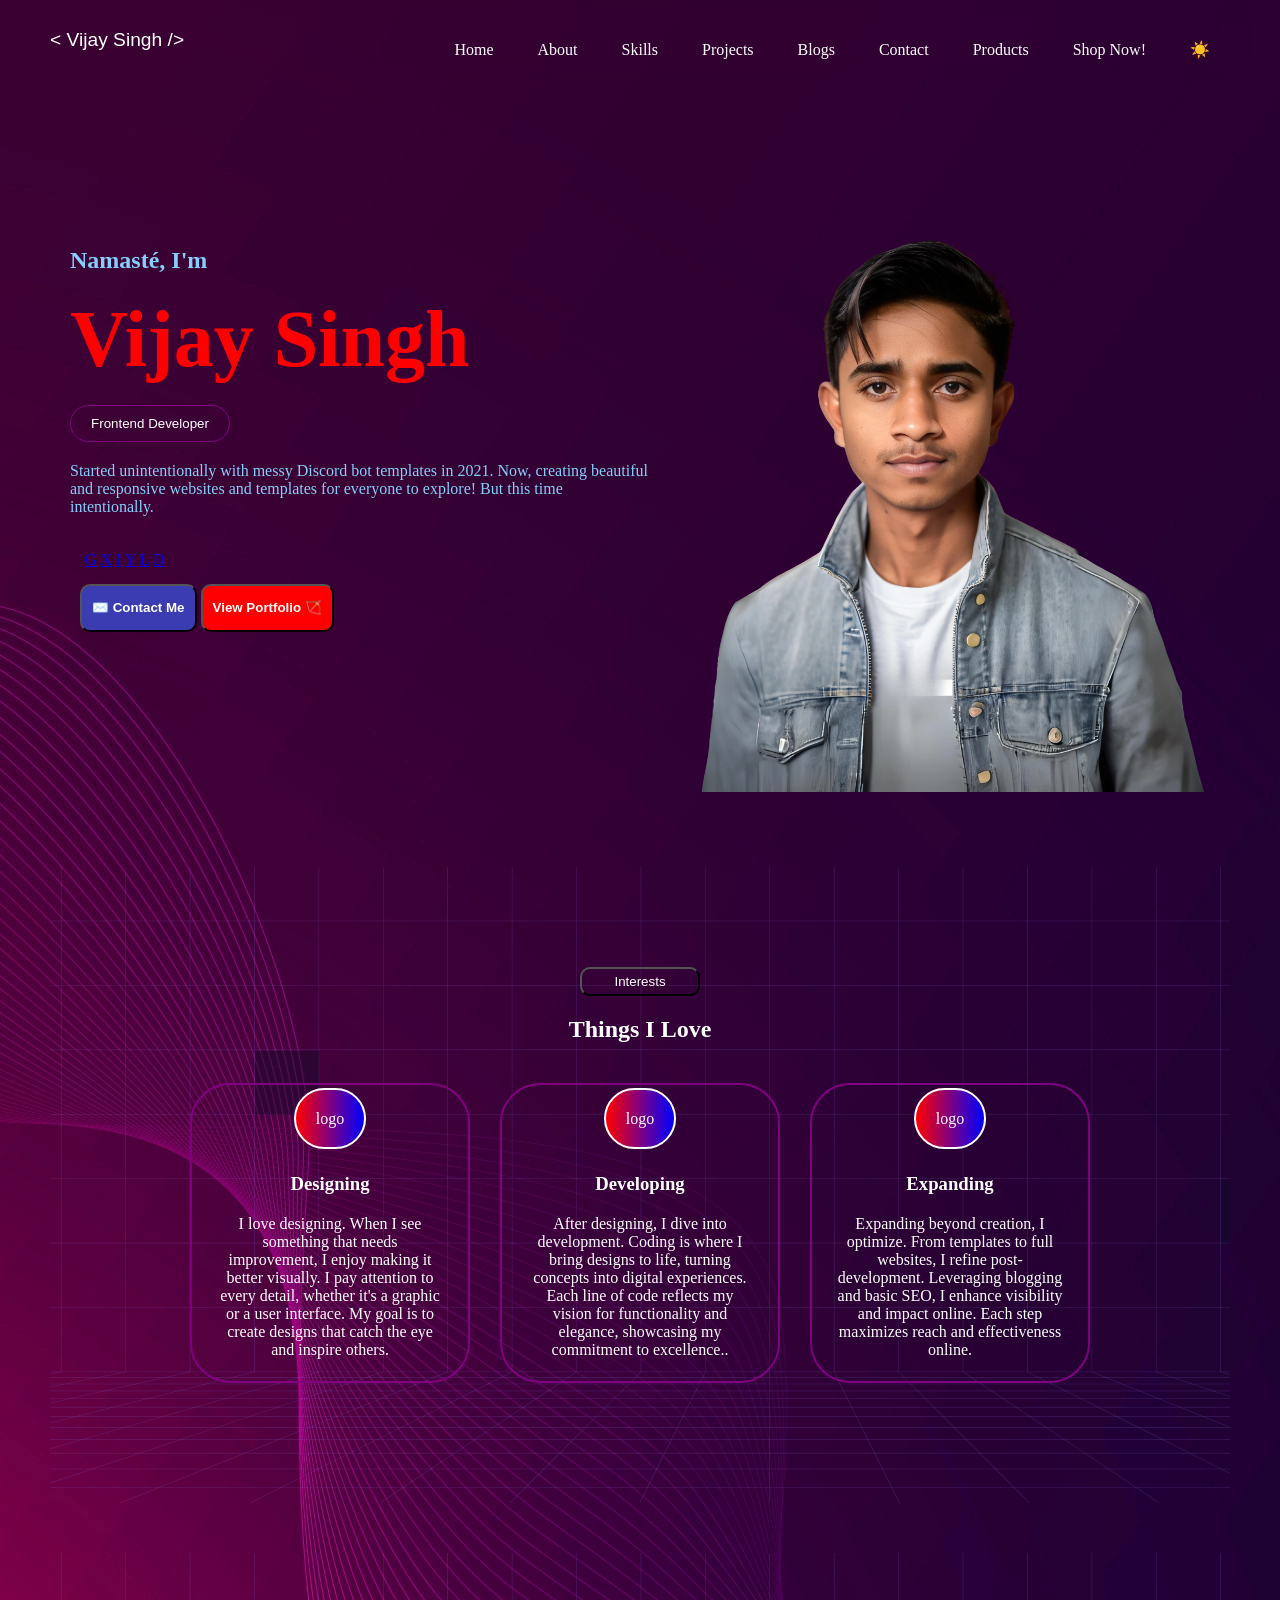
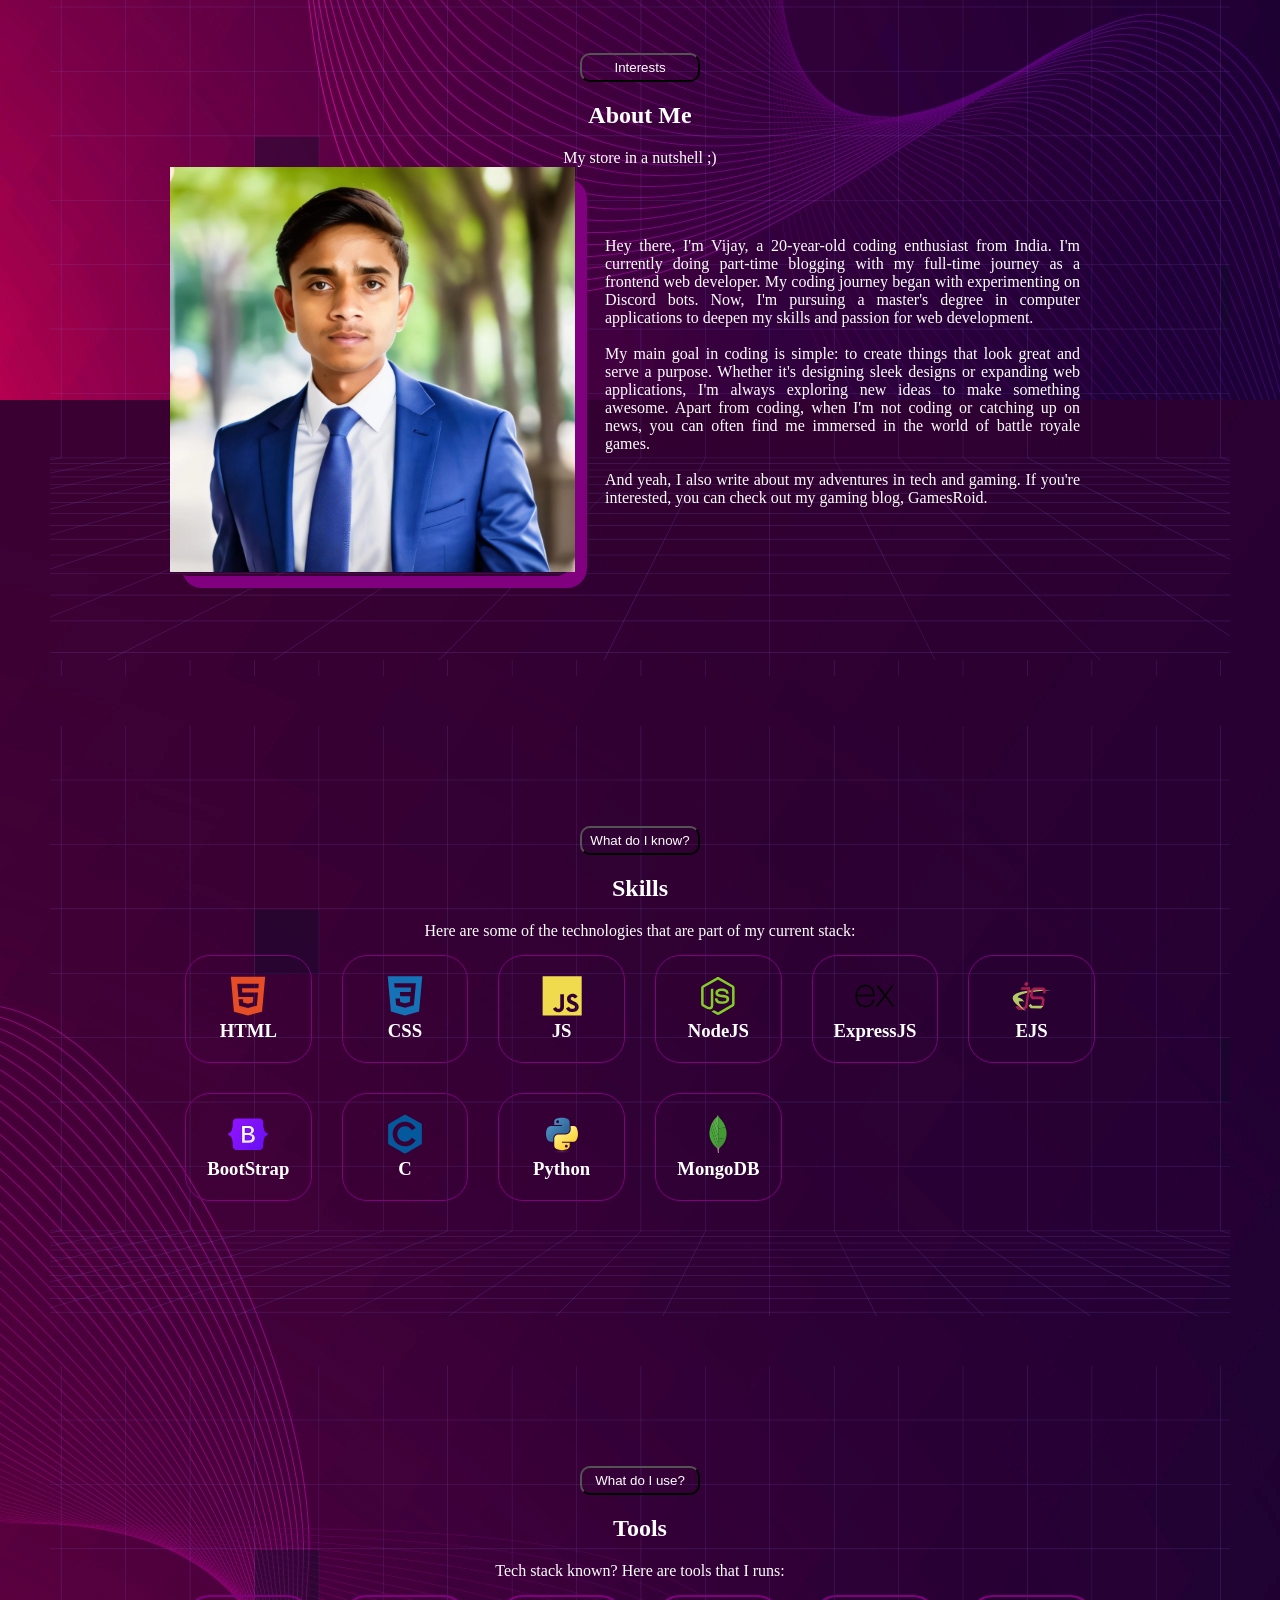
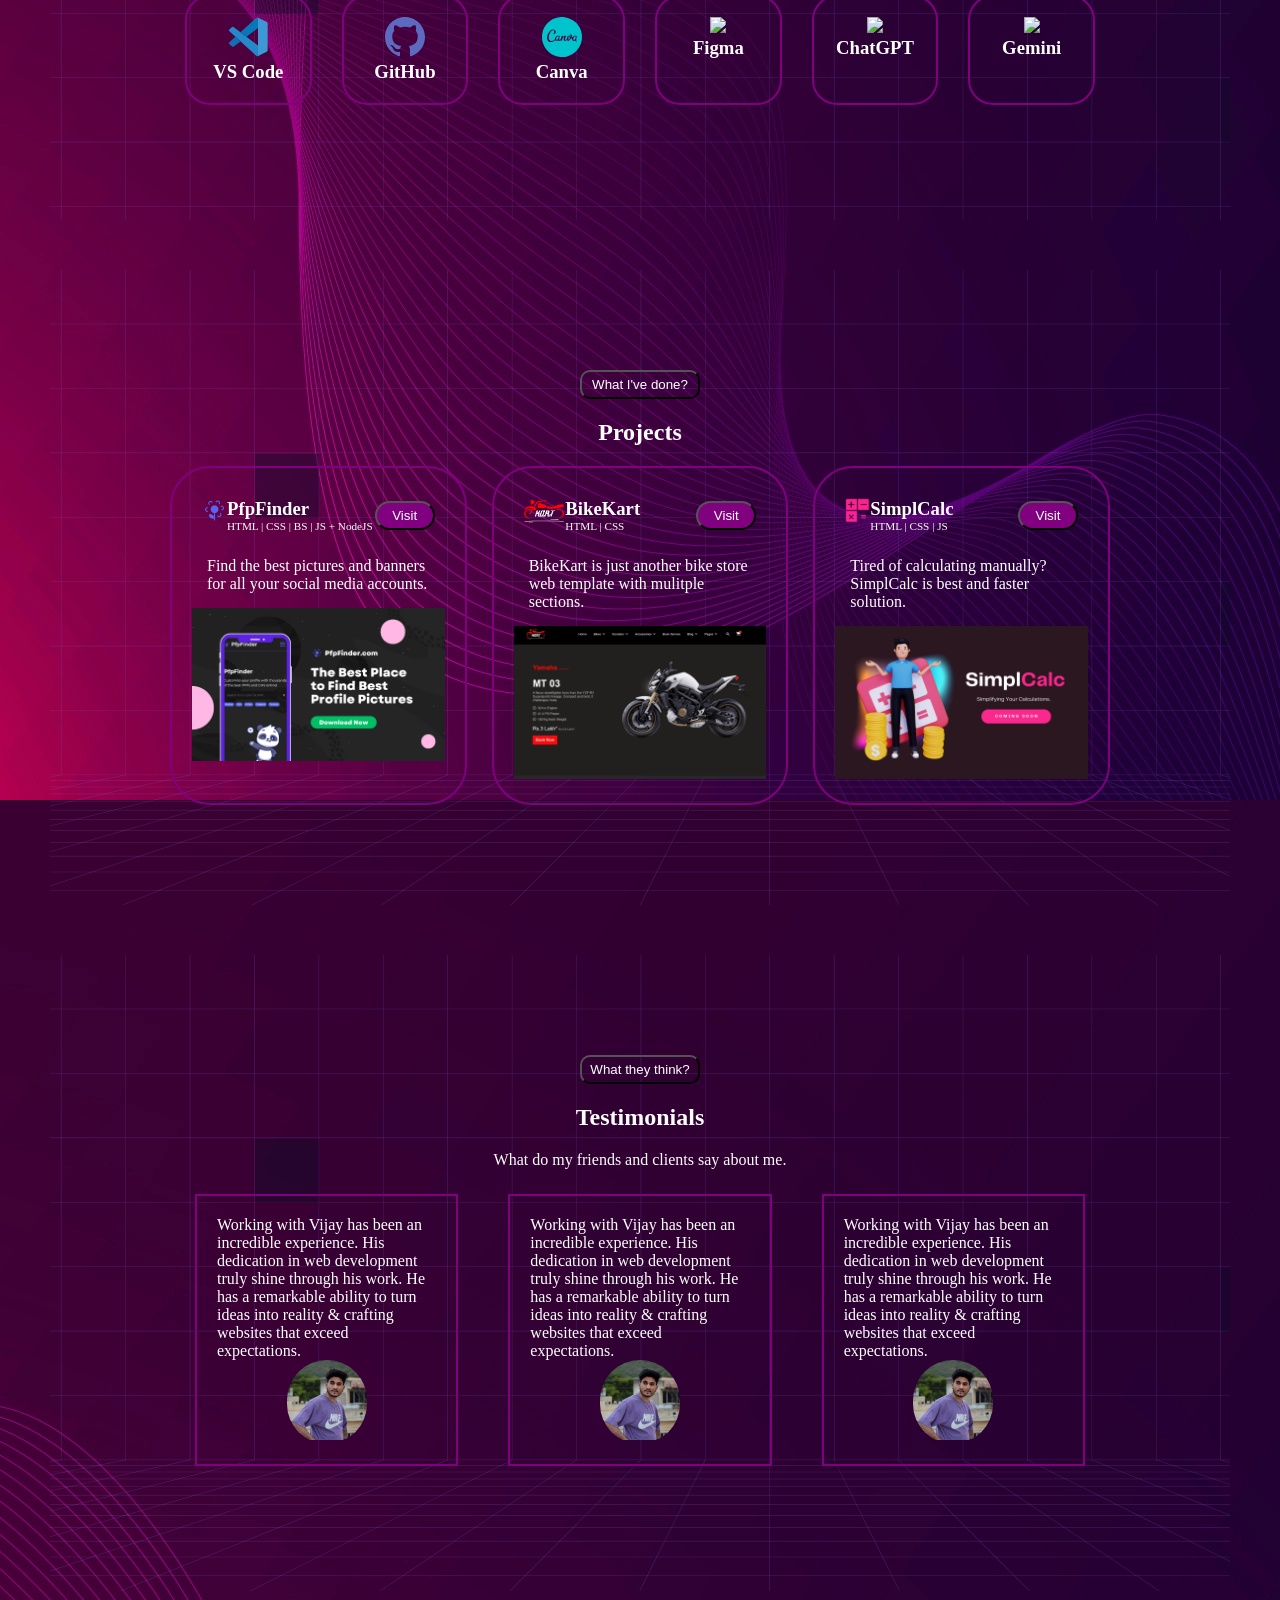
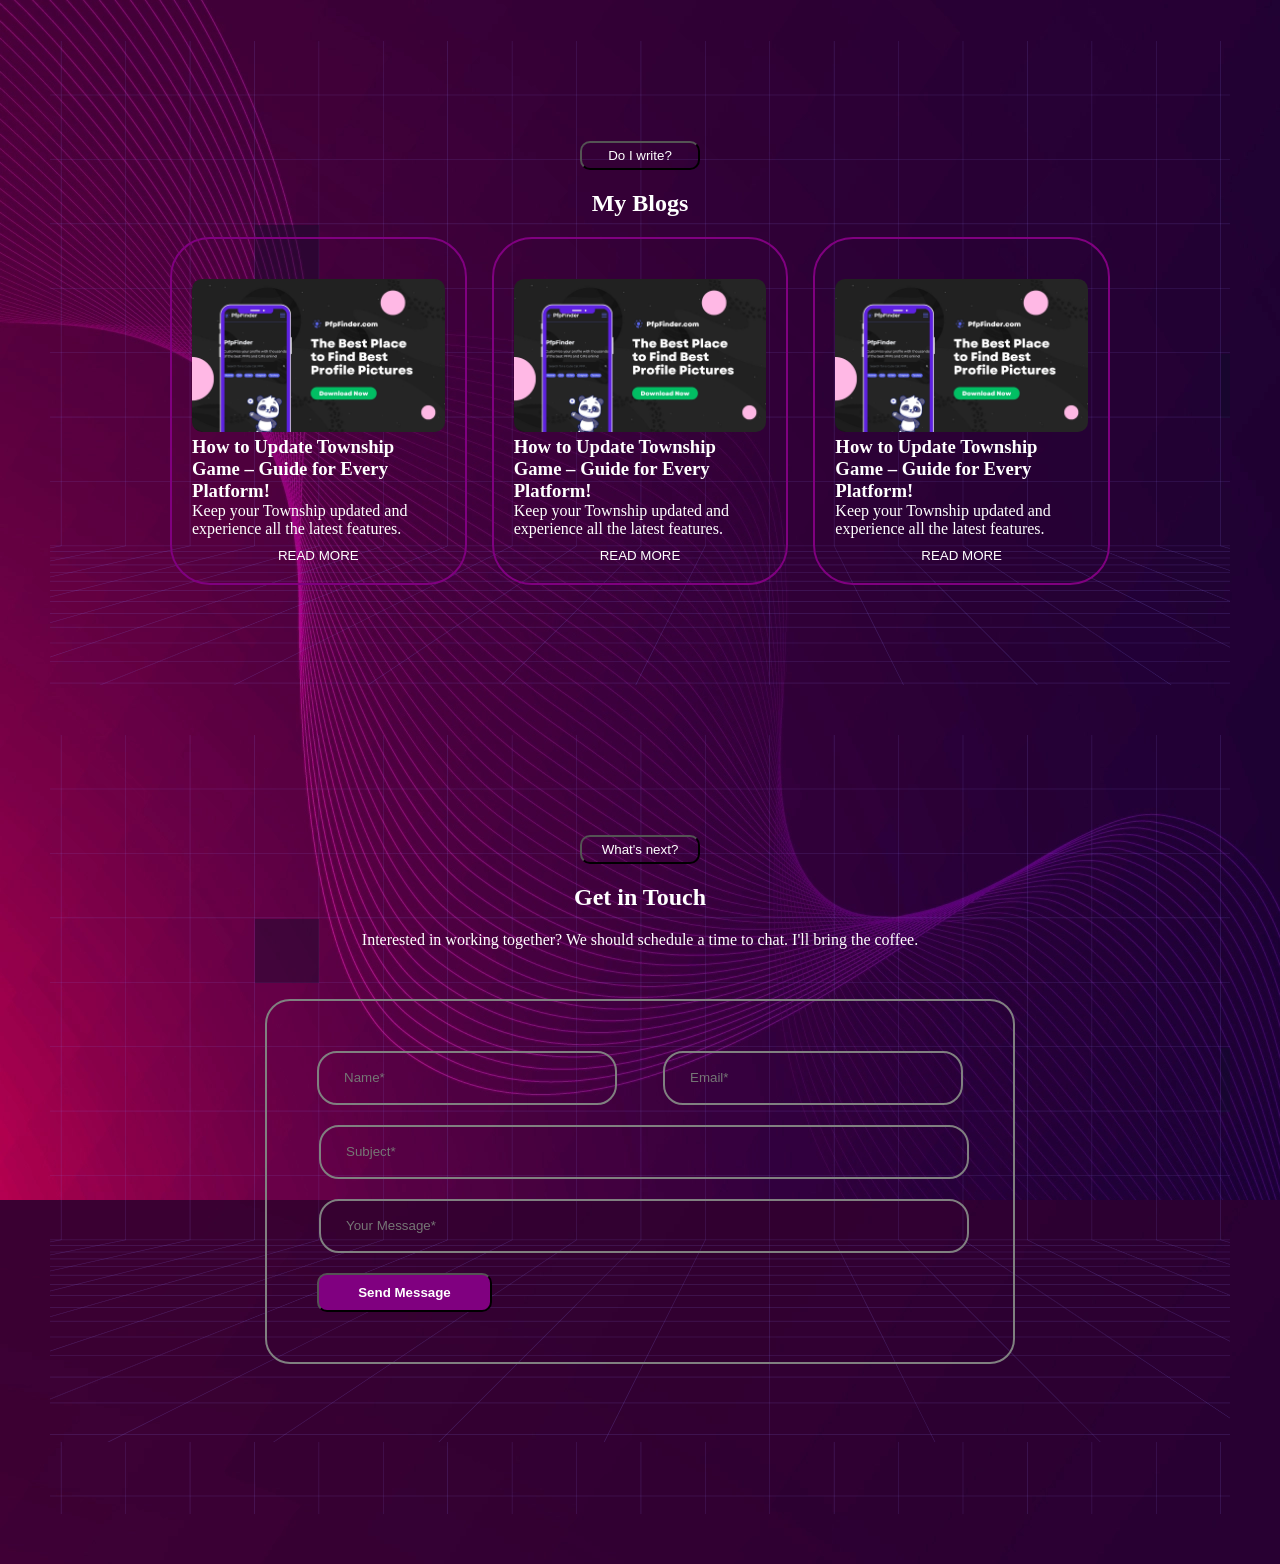
==== commit fa5c1d33: "productstable added" ====
--- a/index.html
+++ b/index.html
@@ -26,7 +26,8 @@
         <a href="#projects">Projects</a>
         <a href="#blogs">Blogs</a>
         <a href="#contact">Contact</a>
-        <a href="./products_cart/products.html">Products</a>
+        <a href="./products_cart/productstable.html">Products</a>
+        <a href="./products_cart/products.html">Shop Now!</a>
         <a href="/">☀️</a>
       </nav>
     </div>
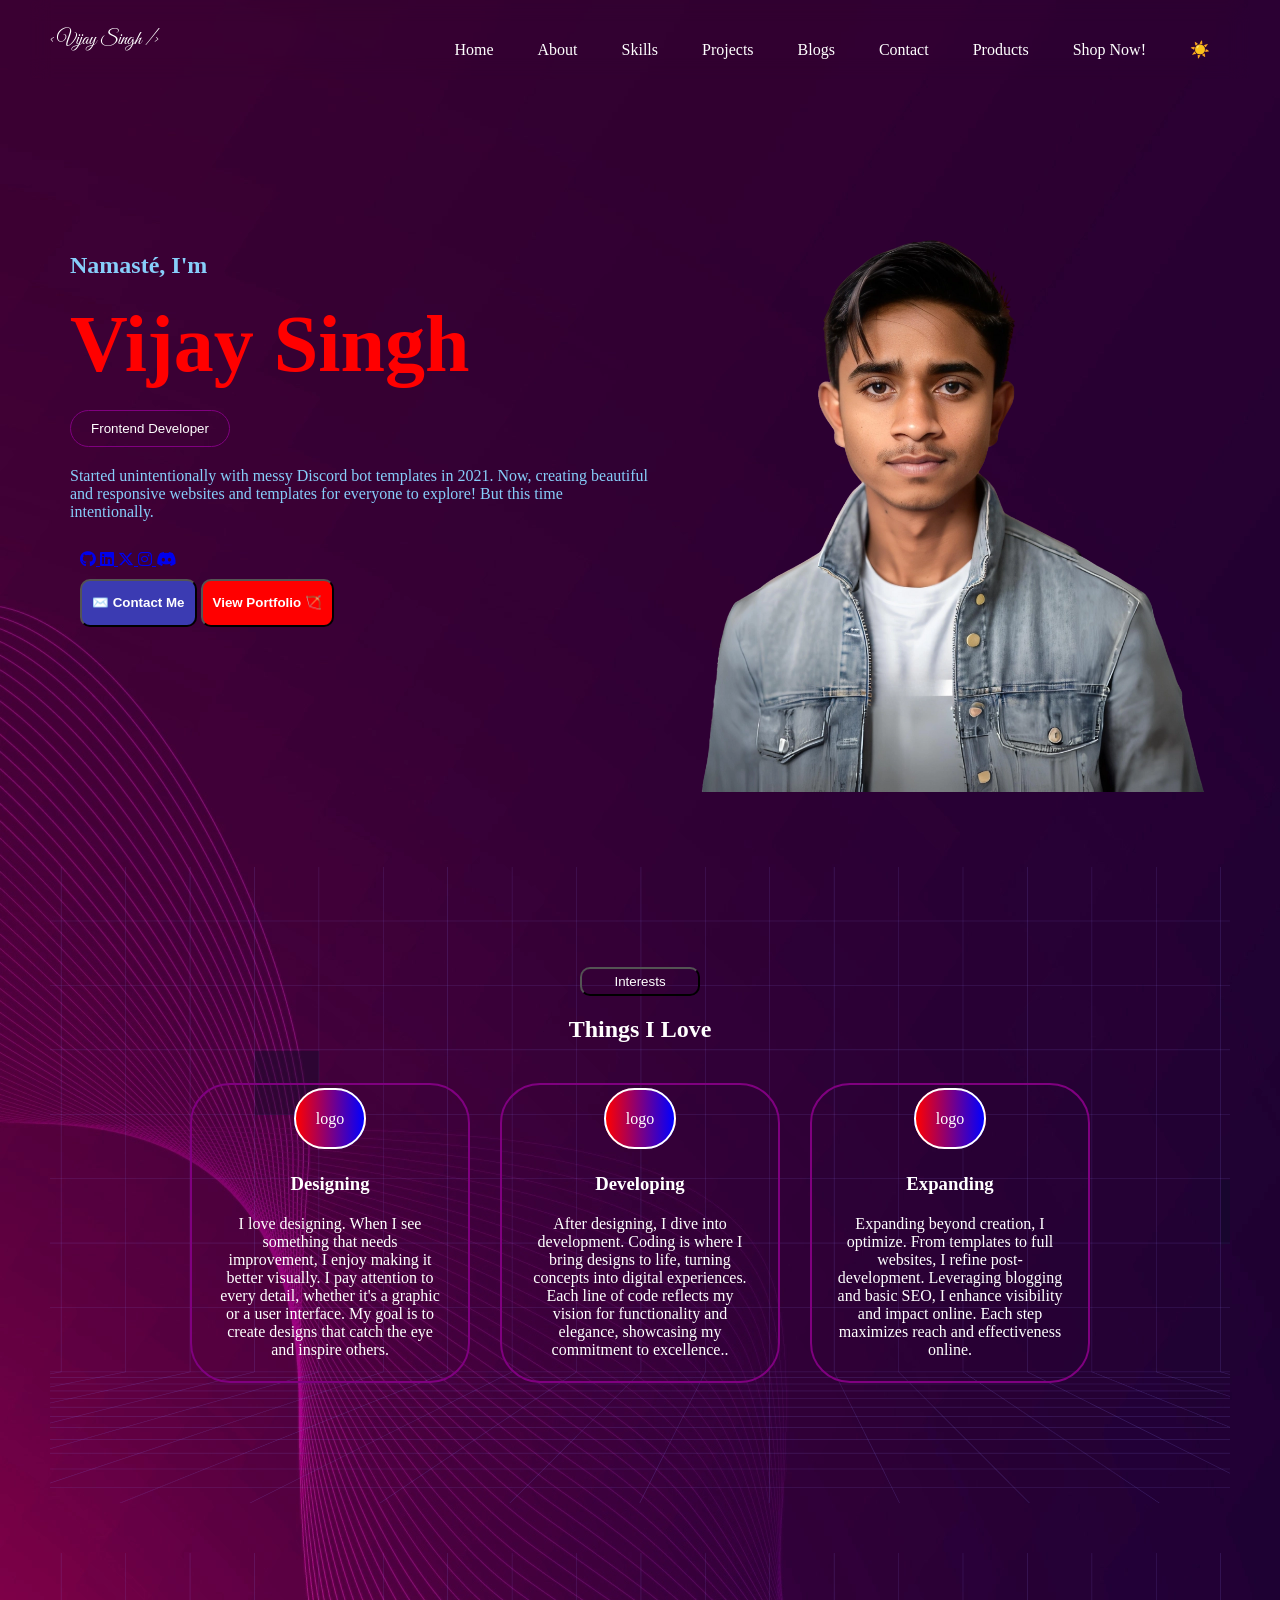
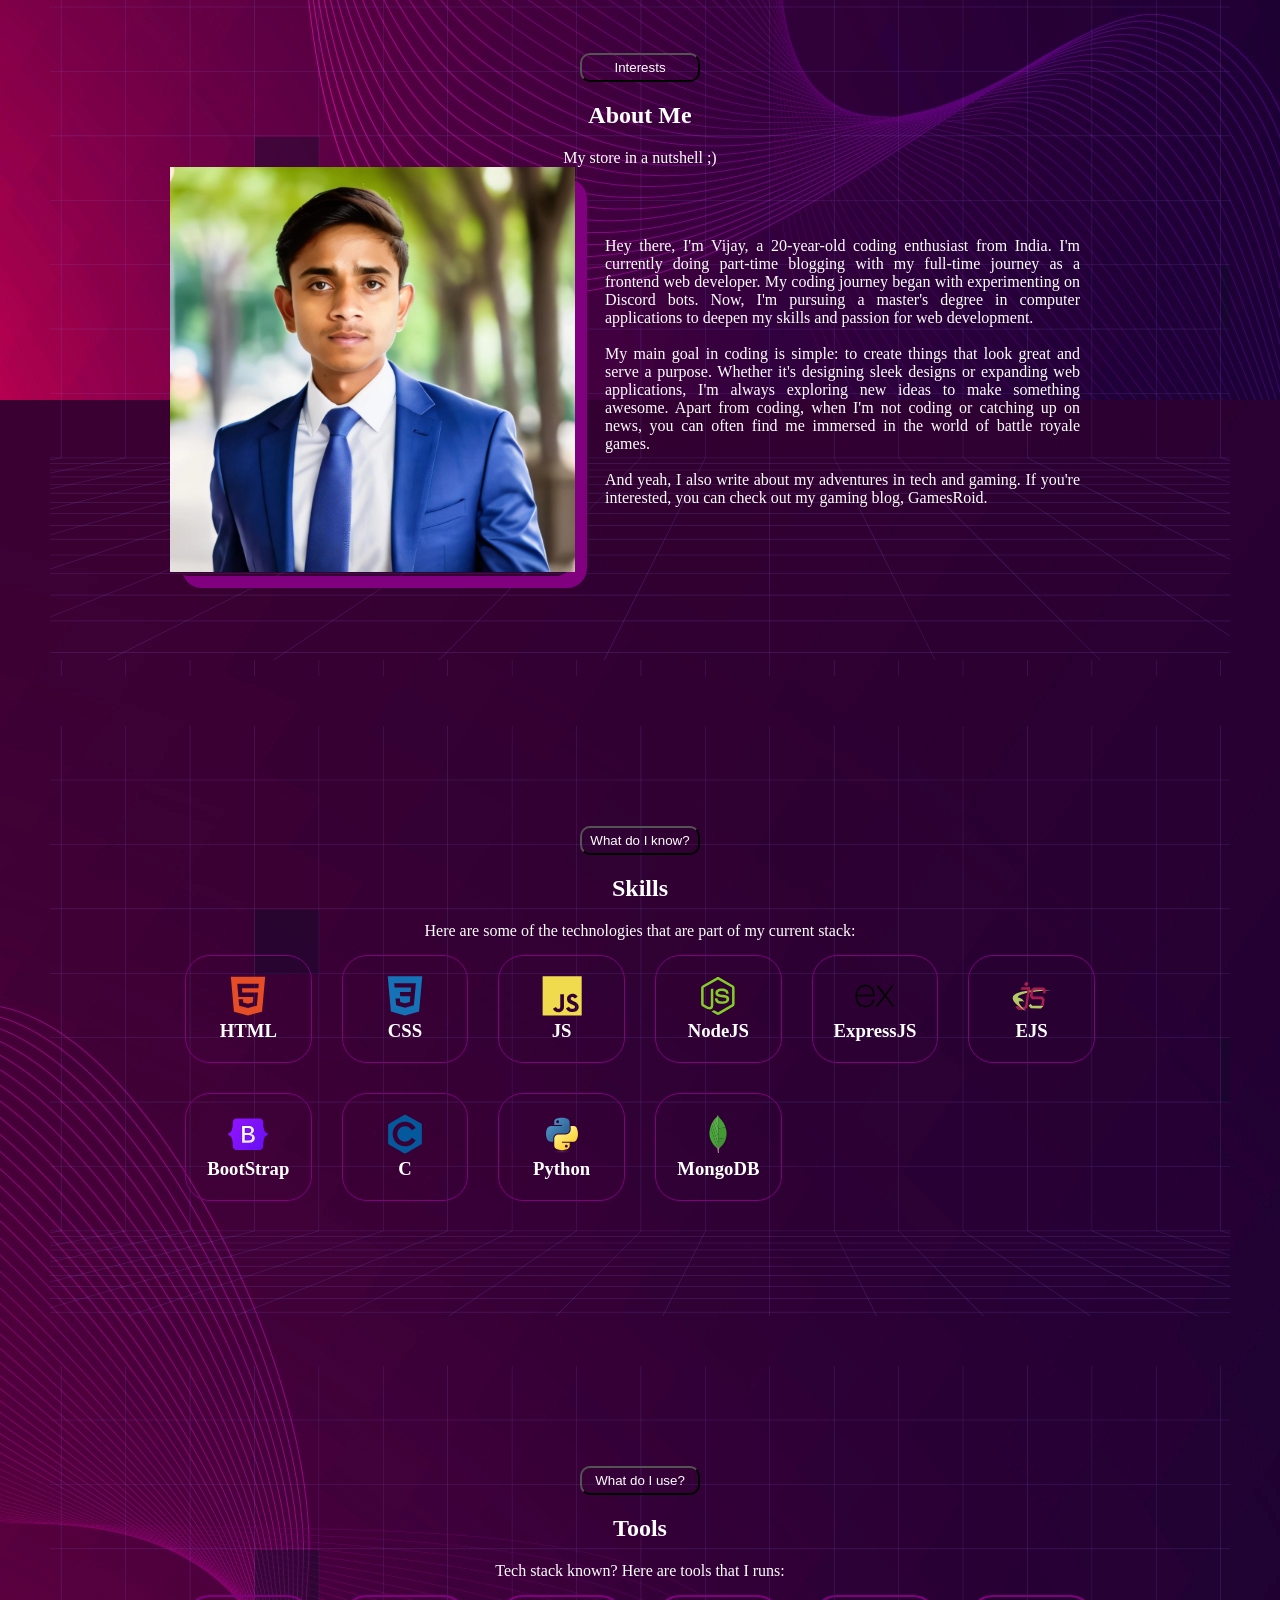
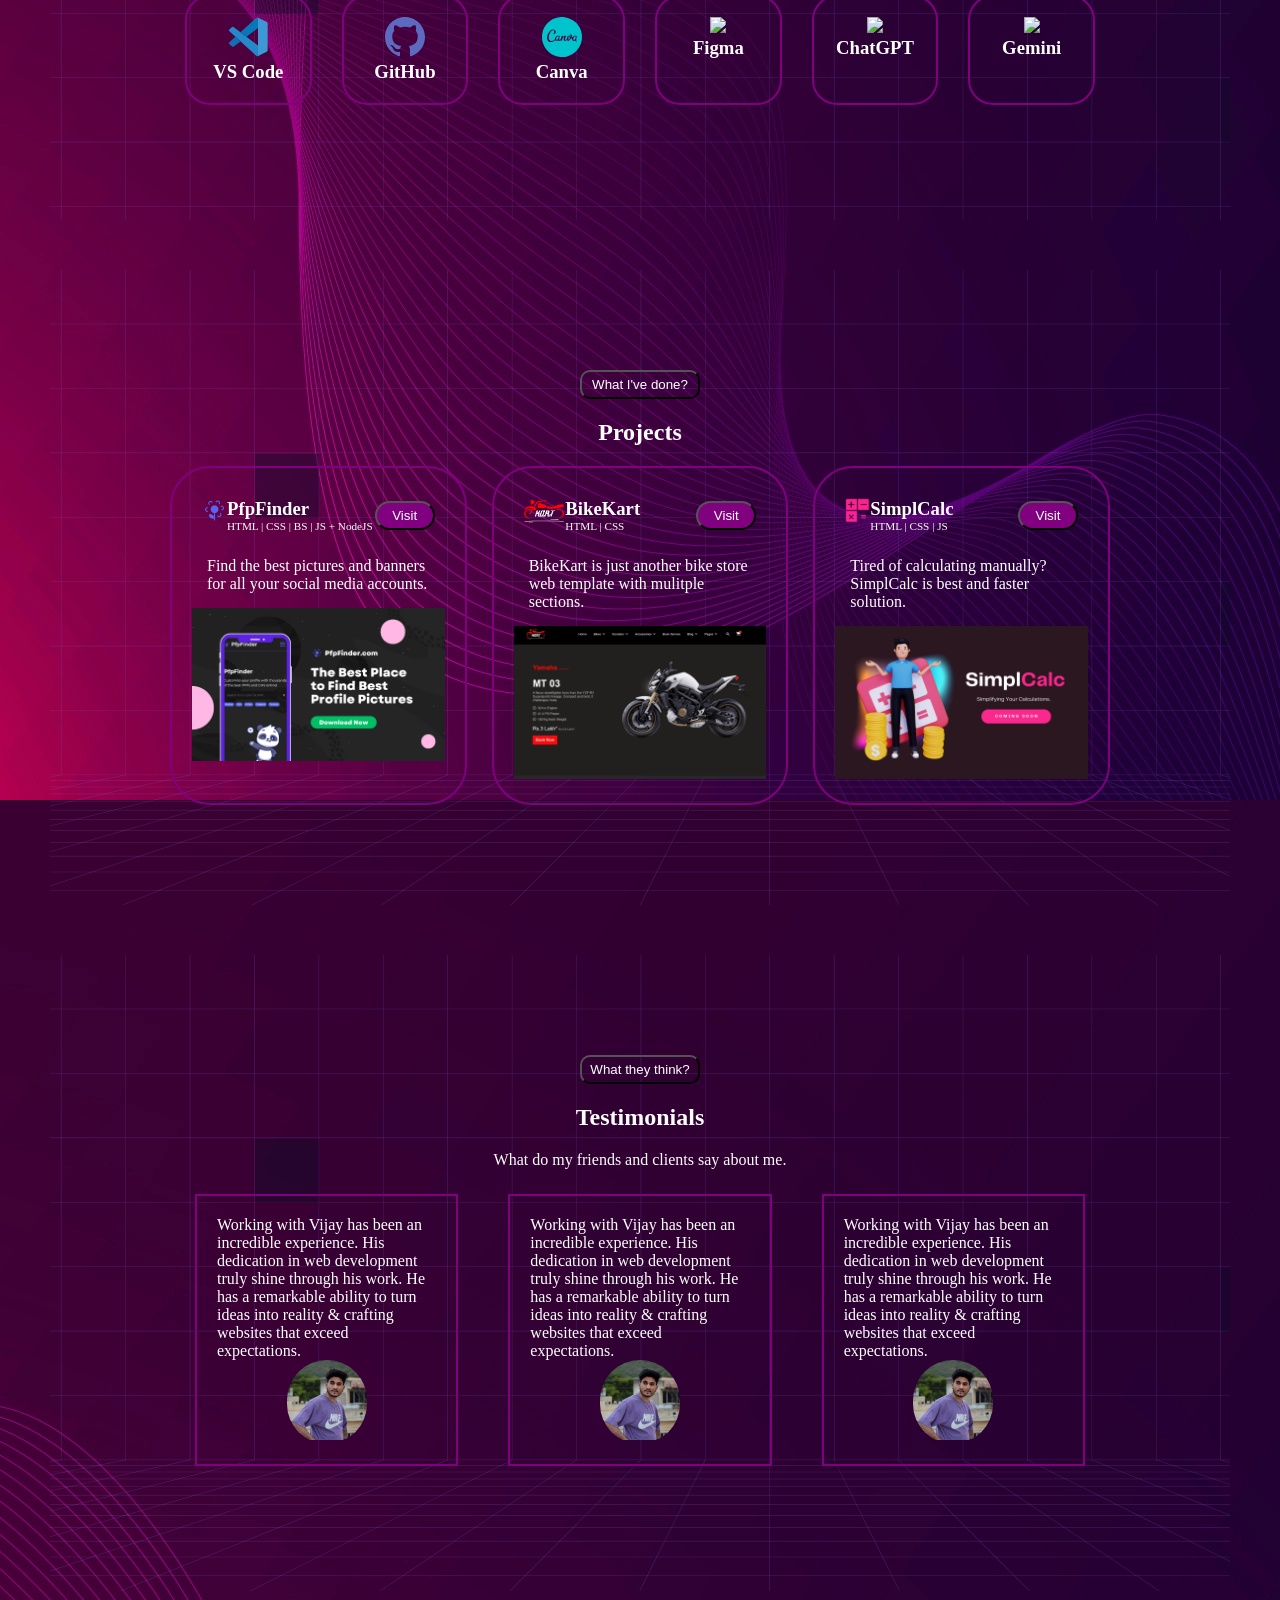
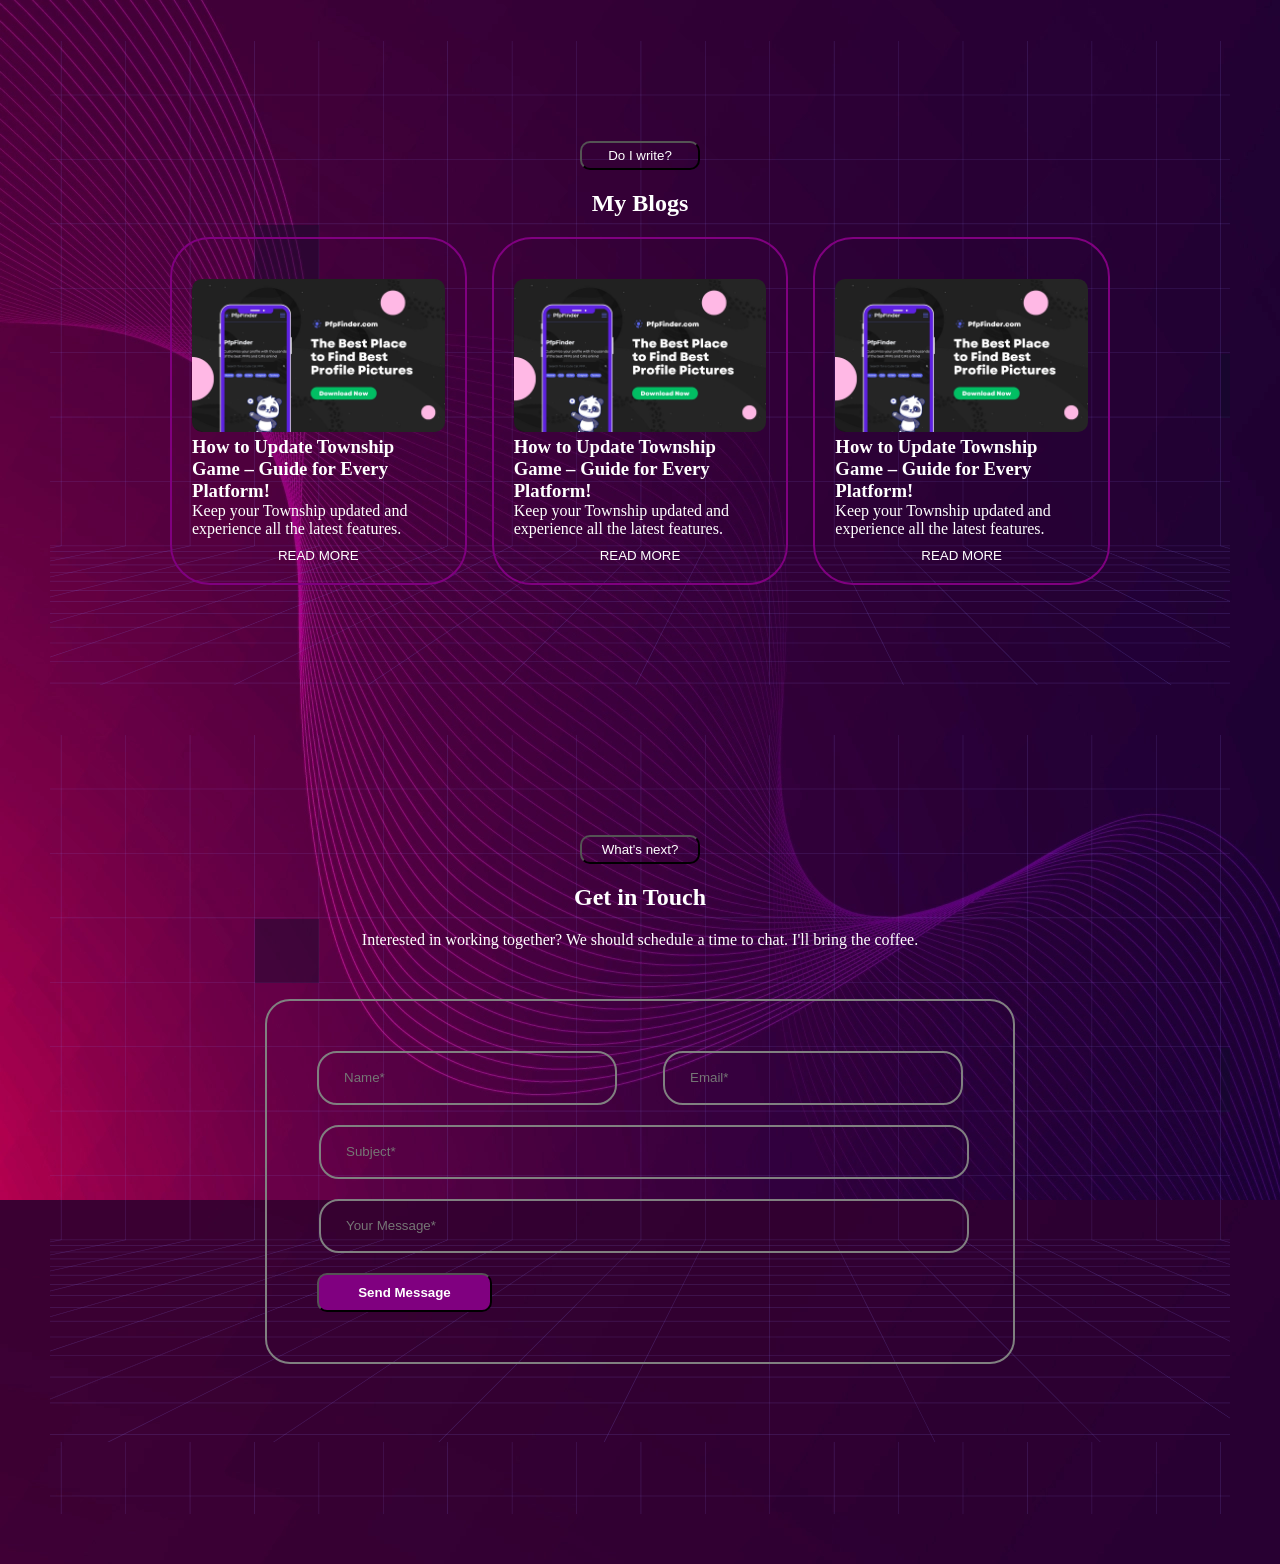
==== commit 1bda7d5d: "productstable added" ====
--- a/index.html
+++ b/index.html
@@ -6,6 +6,11 @@
   <meta name="viewport" content="width=device-width, initial-scale=1.0">
   <title>Vijay Singh - Frontend Web Developer</title>
   <link rel="stylesheet" href="index.css">
+  <link rel="preconnect" href="https://fonts.googleapis.com">
+  <link rel="preconnect" href="https://fonts.gstatic.com" crossorigin>
+
+  <link href="https://fonts.googleapis.com/css2?family=Great+Vibes&display=swap" rel="stylesheet">
+  <link rel="stylesheet" href="https://cdnjs.cloudflare.com/ajax/libs/font-awesome/6.7.2/css/all.min.css">
 </head>
 
 <body>
@@ -41,7 +46,7 @@
             <h2>Namasté, I'm </h2>
           </span>
           <span>
-            <h1 style="color:red;font-size:5rem;padding-top:20px;padding-bottom:20px"> Vijay Singh </h1>
+            <h1 style="color:red;font-size:5rem;padding-top:20px;padding-bottom:20px;"> Vijay Singh </h1>
           </span>
           <button id="fed">Frontend Developer</button>
           <br>
@@ -53,13 +58,27 @@
             time
             <a>intentionally</a>.
           </p>
-          <div id="social_icons">
-            <a href="github.com">G</a>
-            <a href="github.com">X</a>
-            <a href="github.com">I</a>
-            <a href="github.com">Y</a>
-            <a href="github.com">L</a>
-            <a href="github.com">D</a>
+          <div id="social_icons" style="text-decoration:none;color:black;padding:10px">
+            <a href="#">
+              <i class="fa-brands fa-github"></i>
+            </a>
+
+            <a href="#">
+              <i class="fa-brands fa-linkedin"></i>
+            </a>
+
+            <a href="#">
+              <i class="fa-brands fa-x-twitter"></i>
+            </a>
+
+            <a href="#">
+              <i class="fa-brands fa-instagram"></i>
+            </a>
+
+            <a href="#">
+              <i class="fa-brands fa-discord"></i>
+            </a>
+
           </div>
           <span id="buttons">
             <button style="background-color:rgb(59, 59, 178)">✉️ Contact Me</button>
@@ -77,7 +96,7 @@
       <center>
         <button
           style="border-radius:10px;padding:5px;background:transparent;color:white;width:120px;cursor:pointer;">Interests</button>
-        <h1 style="padding:20px">Things I Love</h1>
+        <h1 style="padding:20px;">Things I Love</h1>
         <div id="interest">
           <div class="card" style="width:1050px">
             <span
--- a/index.css
+++ b/index.css
@@ -52,7 +52,7 @@
 
 .navbar-brand-logo{
   
-  font-family: 'Agustina', 'Rubik', sans-serif;
+   font-family: "Great Vibes", cursive;
   font-size:1.2rem;
   text-decoration: none;
   color:white;
